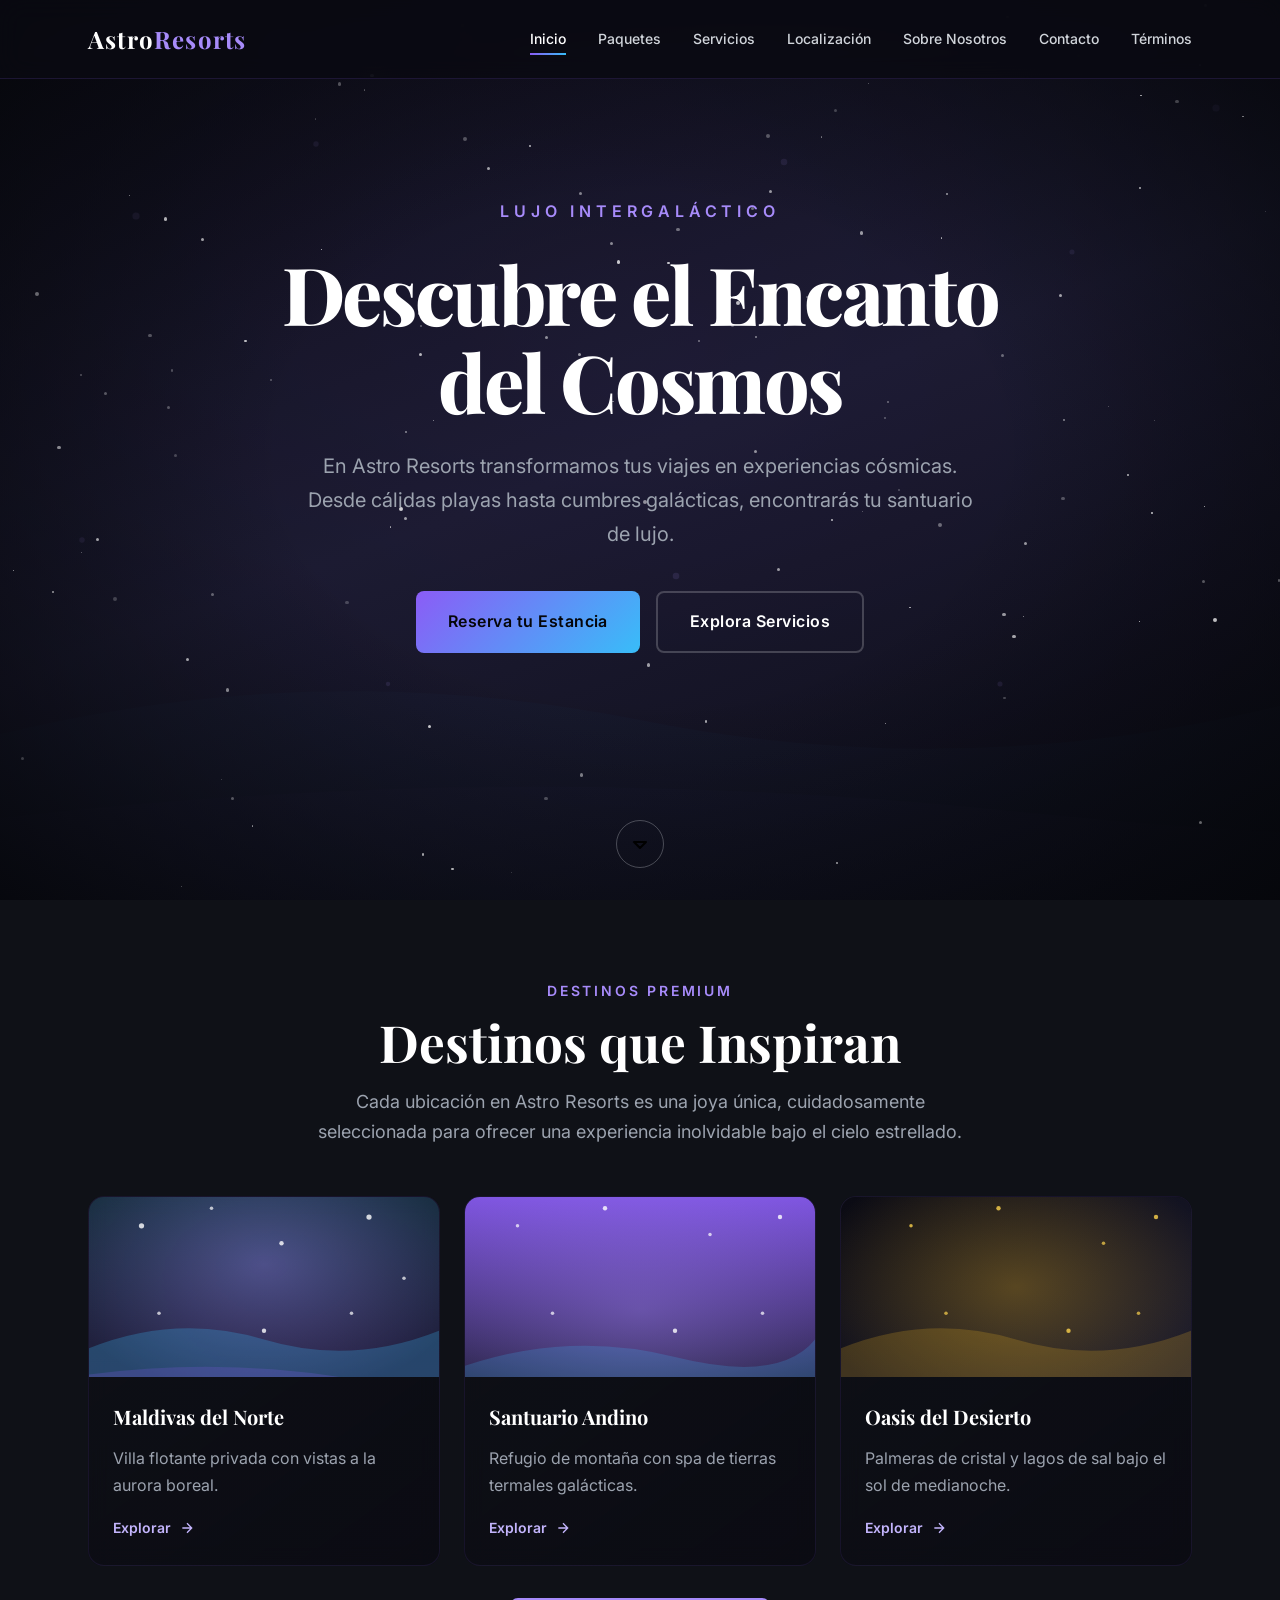
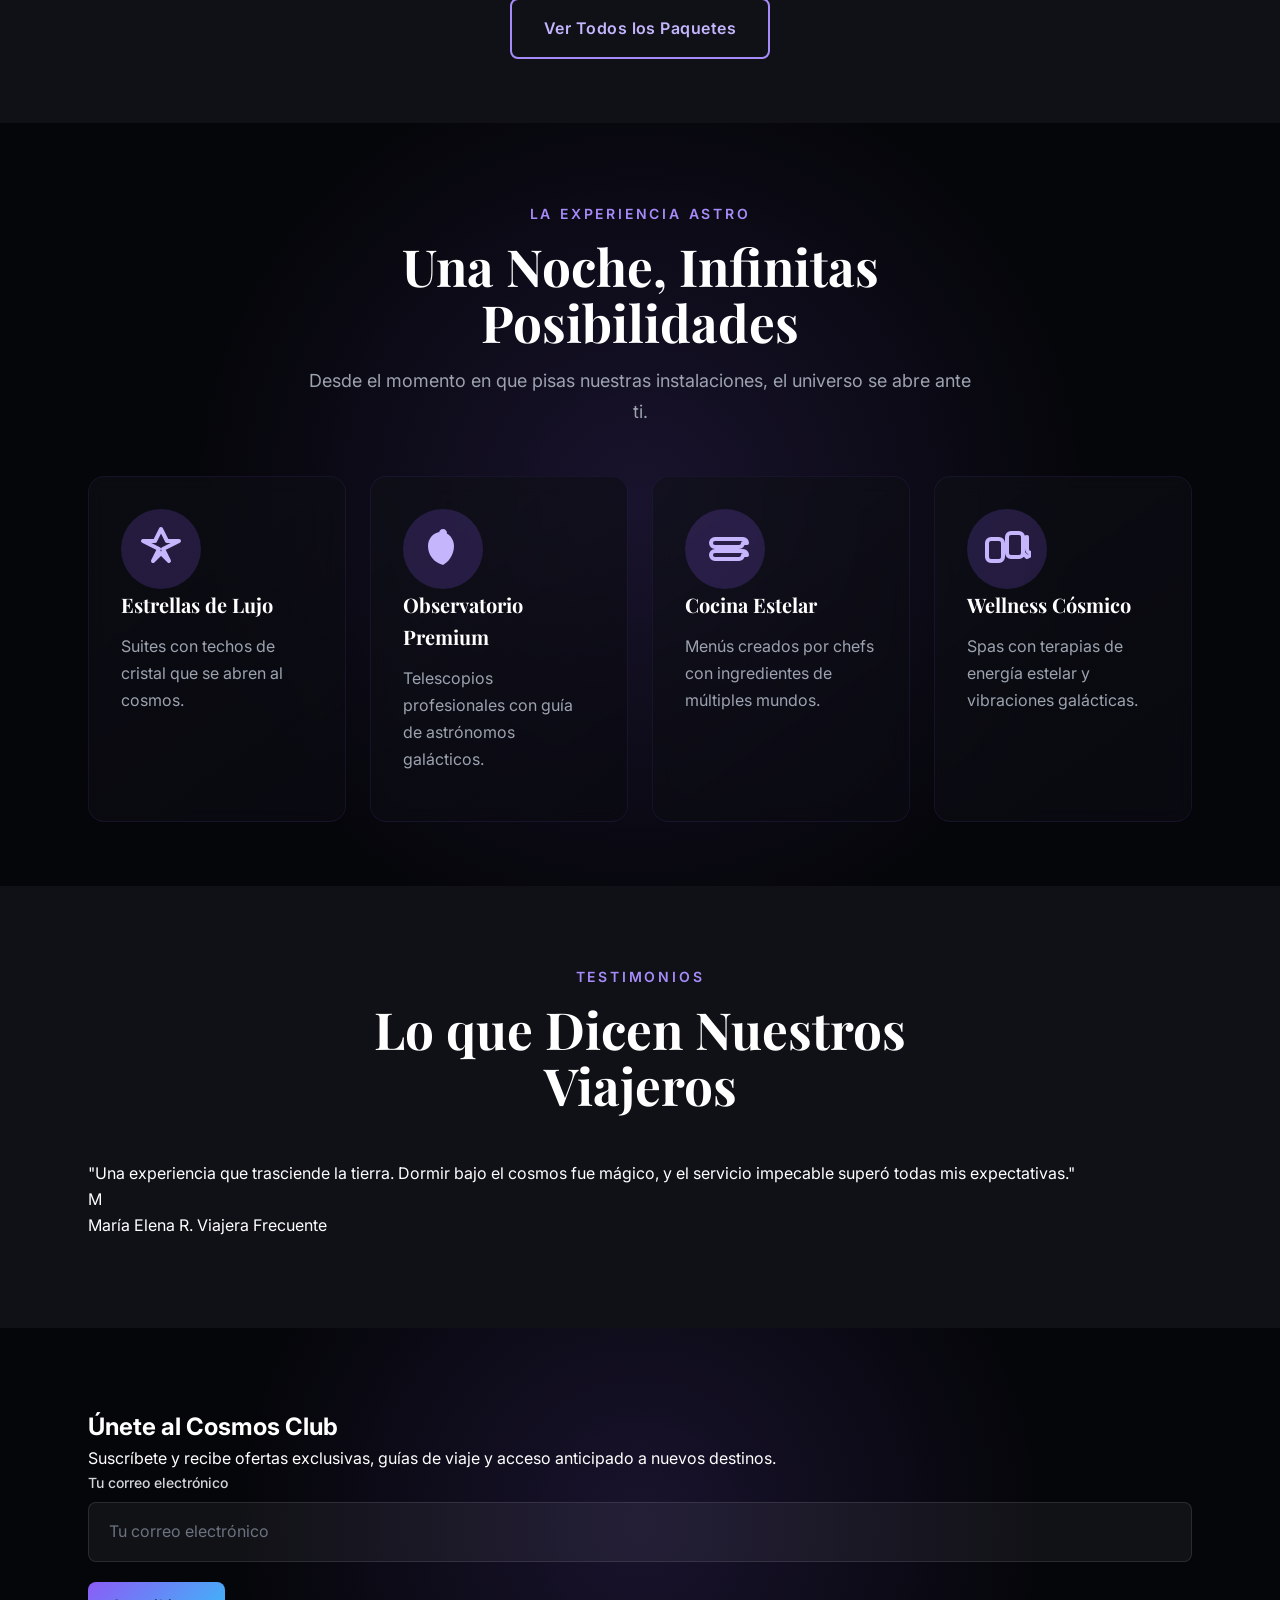
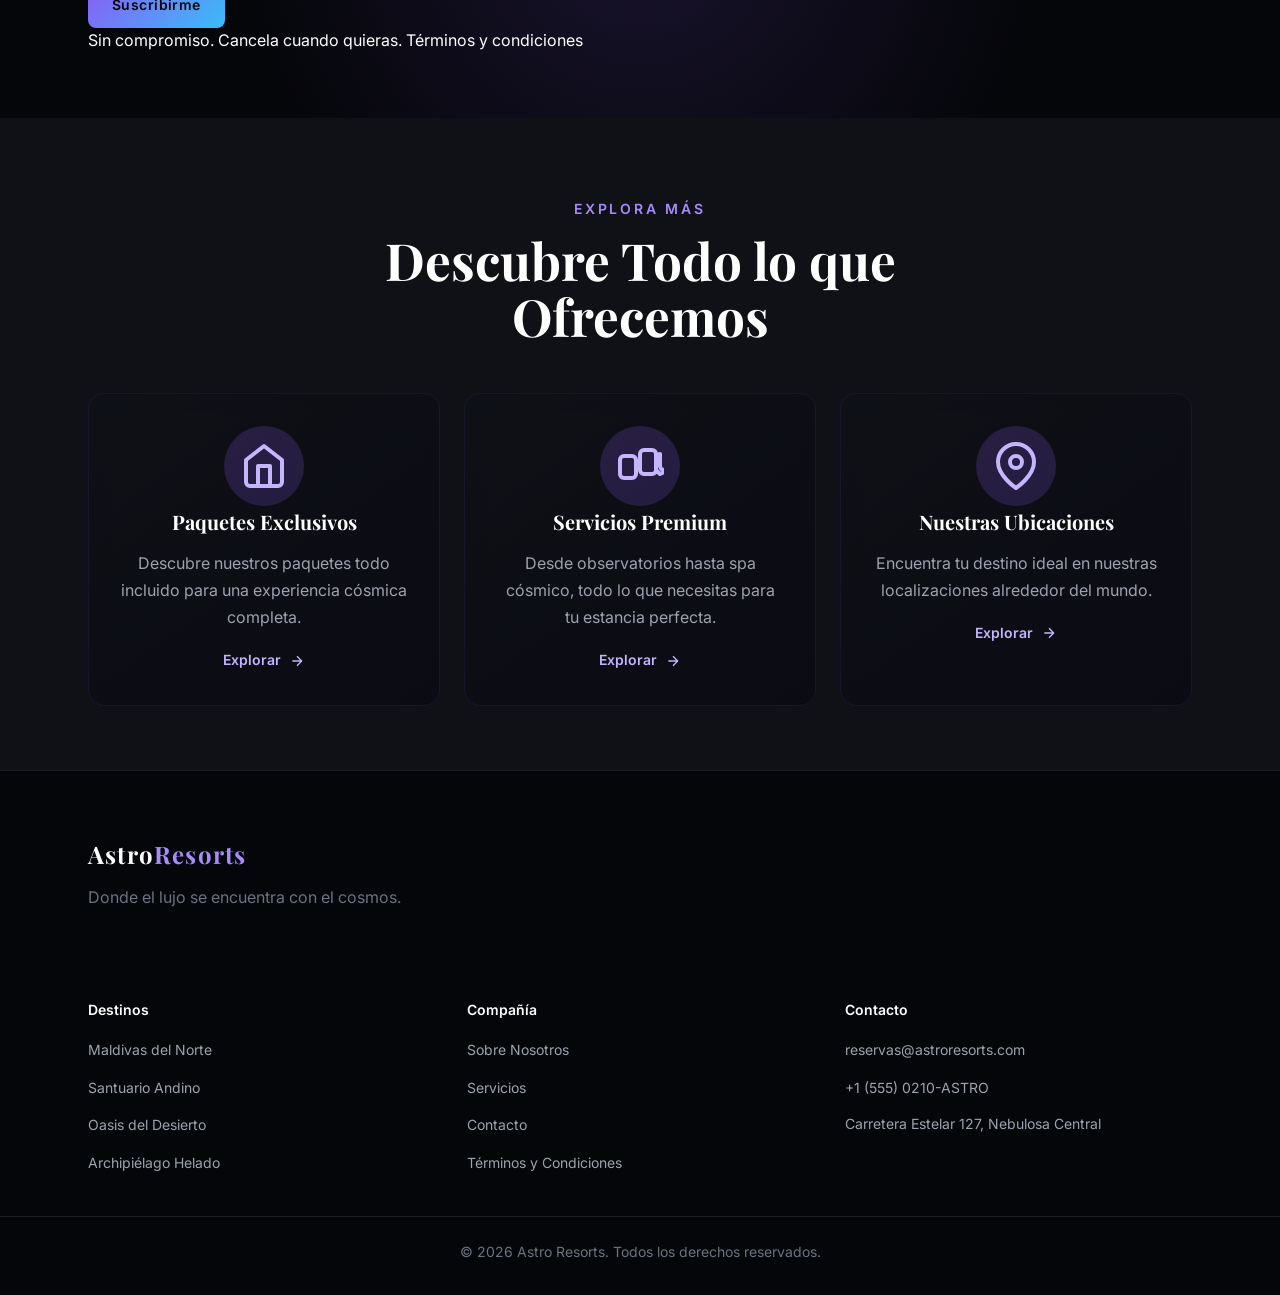
==== views/index.html @ 9ec152f1 "first commit" ====
<!DOCTYPE html>
<html lang="es">
<head>
    <meta charset="UTF-8">
    <meta name="viewport" content="width=device-width, initial-scale=1.0">
    <meta name="description" content="Astro Resorts - Tu refugio de lujo entre las estrellas. Reserva tu experiencia hotelera única en destinos cósmicos.">
    <meta name="theme-color" content="#0a0a12">
    <title>Astro Resorts — Lujo Intergaláctico</title>
    <link rel="preconnect" href="https://fonts.googleapis.com">
    <link rel="preconnect" href="https://fonts.gstatic.com" crossorigin>
    <link href="https://fonts.googleapis.com/css2?family=Playfair+Display:wght@400;700;900&family=Inter:wght@300;400;500;600&display=swap" rel="stylesheet">
    <link rel="stylesheet" href="../css/index.css">
</head>
<body>
    <header class="header" role="banner">
        <div class="container header__container">
            <a href="index.html" class="logo" aria-label="Astro Resorts - Inicio">
                Astro<span>Resorts</span>
            </a>
            <nav class="nav" role="navigation" aria-label="Navegación principal">
                <ul class="nav__list" id="navList">
                    <li><a href="index.html" class="nav__link active" aria-current="page">Inicio</a></li>
                    <li><a href="paquetes.html" class="nav__link">Paquetes</a></li>
                    <li><a href="servicios.html" class="nav__link">Servicios</a></li>
                    <li><a href="localizacion.html" class="nav__link">Localización</a></li>
                    <li><a href="sobre-nosotros.html" class="nav__link">Sobre Nosotros</a></li>
                    <li><a href="contacto.html" class="nav__link">Contacto</a></li>
                    <li><a href="terminos-y-condiciones.html" class="nav__link">Términos</a></li>
                </ul>
            </nav>
            <button class="nav__toggle" id="navToggle" aria-label="Abrir menú de navegación" aria-expanded="false" aria-controls="navList">
                <span class="nav__toggle-bar" aria-hidden="true"></span>
                <span class="nav__toggle-bar" aria-hidden="true"></span>
                <span class="nav__toggle-bar" aria-hidden="true"></span>
            </button>
        </div>
    </header>

    <main role="main">
        <!-- Hero Section -->
        <section class="hero" aria-labelledby="hero-title">
            <div class="hero__overlay" aria-hidden="true"></div>
            <div class="container hero__container">
                <div class="hero__content reveal">
                    <span class="hero__subtitle">Lujo Intergaláctico</span>
                    <h1 id="hero-title" class="hero__title">Descubre el Encanto del Cosmos</h1>
                    <p class="hero__description">
                        En Astro Resorts transformamos tus viajes en experiencias cósmicas. 
                        Desde cálidas playas hasta cumbres galácticas, encontrarás tu santuario de lujo.
                    </p>
                    <div class="hero__cta">
                        <a href="paquetes.html" class="btn btn--primary">Reserva tu Estancia</a>
                        <a href="servicios.html" class="btn btn--secondary">Explora Servicios</a>
                    </div>
                </div>
            </div>
            <button class="hero__scroll-down" aria-label="Desplazarse hacia abajo para explorar">
                <svg width="24" height="24" viewBox="0 0 24 24" fill="none" xmlns="http://www.w3.org/2000/svg" aria-hidden="true">
                    <path d="M12 16L6 10H18L12 16Z" stroke="currentColor" stroke-width="2" stroke-linecap="round" stroke-linejoin="round"/>
                </svg>
            </button>
        </section>

        <!-- Destinos Destacados -->
        <section class="section section--light" aria-labelledby="destinos-title">
            <div class="container">
                <div class="section__header reveal">
                    <span class="section__eyebrow">Destinos Premium</span>
                    <h2 id="destinos-title" class="section__title">Destinos que Inspiran</h2>
                    <p class="section__subtitle">
                        Cada ubicación en Astro Resorts es una joya única, cuidadosamente seleccionada para ofrecer 
                        una experiencia inolvidable bajo el cielo estrellado.
                    </p>
                </div>
                <div class="grid grid--3" id="destinosGrid">
                    <!-- Destinos will be rendered by JS -->
                </div>
                <div class="section__cta reveal" style="text-align: center; margin-top: var(--space-8);">
                    <a href="paquetes.html" class="btn btn--outline">Ver Todos los Paquetes</a>
                </div>
            </div>
        </section>

        <!-- Experiencia Astro -->
        <section class="section section--dark" aria-labelledby="experiencia-title">
            <div class="container">
                <div class="section__header section__header--center reveal">
                    <span class="section__eyebrow">La Experiencia Astro</span>
                    <h2 id="experiencia-title" class="section__title">Una Noche, Infinitas Posibilidades</h2>
                    <p class="section__subtitle">
                        Desde el momento en que pisas nuestras instalaciones, el universo se abre ante ti.
                    </p>
                </div>
                <div class="grid grid--4" id="experienciaGrid">
                    <!-- Experiencias will be rendered by JS -->
                </div>
            </div>
        </section>

        <!-- Testimonios -->
        <section class="section section--light" aria-labelledby="testimonios-title">
            <div class="container">
                <div class="section__header section__header--center reveal">
                    <span class="section__eyebrow">Testimonios</span>
                    <h2 id="testimonios-title" class="section__title">Lo que Dicen Nuestros Viajeros</h2>
                </div>
                <div class="testimonios-slider reveal" id="testimoniosSlider" role="region" aria-label="Testimonios de clientes" aria-live="polite">
                    <!-- Testimonios will be rendered by JS -->
                </div>
                <div class="testimonios-dots" id="testimoniosDots" aria-label="Navegación de testimonios">
                    <!-- Dots will be rendered by JS -->
                </div>
            </div>
        </section>

        <!-- Newsletter / CTA -->
        <section class="section section--dark section--newsletter" aria-labelledby="newsletter-title">
            <div class="container">
                <div class="newsletter__content reveal">
                    <h2 id="newsletter-title" class="newsletter__title">Únete al Cosmos Club</h2>
                    <p class="newsletter__text">
                        Suscríbete y recibe ofertas exclusivas, guías de viaje y acceso anticipado a nuevos destinos.
                    </p>
                    <form class="newsletter__form" id="newsletterForm" novalidate>
                        <div class="form-group">
                            <label for="newsletterEmail" class="form-label visually-hidden">Tu correo electrónico</label>
                            <input type="email" id="newsletterEmail" placeholder="Tu correo electrónico" class="form-input" required autocomplete="email">
                            <span class="form-error">Por favor ingresa un correo válido</span>
                        </div>
                        <button type="submit" class="btn btn--primary btn--sm">Suscribirme</button>
                    </form>
                    <p class="newsletter__legal">Sin compromiso. Cancela cuando quieras. <a href="terminos-y-condiciones.html">Términos y condiciones</a></p>
                </div>
            </div>
        </section>

        <!-- Quick Links to Other Views -->
        <section class="section section--light" aria-labelledby="explore-title">
            <div class="container">
                <div class="section__header section__header--center reveal">
                    <span class="section__eyebrow">Explora Más</span>
                    <h2 id="explore-title" class="section__title">Descubre Todo lo que Ofrecemos</h2>
                </div>
                <div class="grid grid--3" id="quickLinksGrid">
                    <!-- Quick links will be rendered by JS -->
                </div>
            </div>
        </section>
    </main>

    <footer class="footer" role="contentinfo">
        <div class="container footer__container">
            <div class="footer__brand reveal">
                <a href="index.html" class="logo">Astro<span>Resorts</span></a>
                <p class="footer__tagline">Donde el lujo se encuentra con el cosmos.</p>
            </div>
            <div class="footer__links">
                <div class="footer__col reveal">
                    <h4 class="footer__title">Destinos</h4>
                    <ul class="footer__list">
                        <li><a href="paquetes.html#maldivas">Maldivas del Norte</a></li>
                        <li><a href="paquetes.html#andino">Santuario Andino</a></li>
                        <li><a href="paquetes.html#desierto">Oasis del Desierto</a></li>
                        <li><a href="paquetes.html#helando">Archipiélago Helado</a></li>
                    </ul>
                </div>
                <div class="footer__col reveal">
                    <h4 class="footer__title">Compañía</h4>
                    <ul class="footer__list">
                        <li><a href="sobre-nosotros.html">Sobre Nosotros</a></li>
                        <li><a href="servicios.html">Servicios</a></li>
                        <li><a href="contacto.html">Contacto</a></li>
                        <li><a href="terminos-y-condiciones.html">Términos y Condiciones</a></li>
                    </ul>
                </div>
                <div class="footer__col reveal">
                    <h4 class="footer__title">Contacto</h4>
                    <ul class="footer__list">
                        <li><a href="mailto:reservas@astroresorts.com" class="footer__contact">reservas@astroresorts.com</a></li>
                        <li><a href="tel:+15550210278" class="footer__contact">+1 (555) 0210-ASTRO</a></li>
                        <li><address class="footer__contact">Carretera Estelar 127, Nebulosa Central</address></li>
                    </ul>
                </div>
            </div>
        </div>
        <div class="footer__bottom">
            <div class="container">
                <p class="footer__copyright">
                    &copy; 2026 Astro Resorts. Todos los derechos reservados.
                </p>
            </div>
        </div>
    </footer>

    <script src="../js/index.js"></script>
</body>
</html>
---- css/index.css ----
/* ===== DESIGN SYSTEM - ASTRO RESORTS ===== */
/* CSS Custom Properties (Design Tokens) */
:root {
    /* Colors - Space Theme */
    --color-space-900: #05060a;
    --color-space-800: #0a0a12;
    --color-space-700: #0f1117;
    --color-space-600: #1a1a2e;
    --color-space-500: #2d2d44;
    --color-space-400: #3d3d5c;
    
    --color-purple-600: #8b5cf6;
    --color-purple-500: #a78bfa;
    --color-purple-400: #c4b5fd;
    --color-purple-300: #ddd6fe;
    
    --color-cyan-500: #38bdf8;
    --color-cyan-400: #67e8f9;
    --color-cyan-300: #a5f3fc;
    
    --color-gold-500: #fbbf24;
    --color-gold-400: #fcd34d;
    
    --color-white: #ffffff;
    --color-gray-100: #f3f4f6;
    --color-gray-300: #d1d5db;
    --color-gray-400: #9ca3af;
    --color-gray-500: #6b7280;
    --color-gray-600: #4b5563;
    
    /* Gradients */
    --gradient-primary: linear-gradient(135deg, #8b5cf6, #38bdf8);
    --gradient-hero: linear-gradient(160deg, #0a0a12 0%, #1a1a2e 50%, #0a0a12 100%);
    --gradient-card: linear-gradient(145deg, rgba(15, 17, 23, 0.6), rgba(10, 10, 18, 0.8));
    --gradient-glow: radial-gradient(circle at 50% 50%, rgba(139, 92, 246, 0.15) 0%, transparent 60%);
    --gradient-border: linear-gradient(90deg, #8b5cf6, #38bdf8);
    
    /* Typography */
    --font-heading: 'Playfair Display', serif;
    --font-body: 'Inter', sans-serif;
    
    --fs-xs: 0.75rem;
    --fs-sm: 0.875rem;
    --fs-base: 1rem;
    --fs-lg: 1.125rem;
    --fs-xl: 1.25rem;
    --fs-2xl: 1.5rem;
    --fs-3xl: 2rem;
    --fs-4xl: 2.5rem;
    --fs-5xl: 3.5rem;
    --fs-6xl: 5rem;
    
    --fw-light: 300;
    --fw-normal: 400;
    --fw-medium: 500;
    --fw-semibold: 600;
    --fw-bold: 700;
    --fw-extrabold: 800;
    
    --lh-tight: 1.1;
    --lh-normal: 1.6;
    --lh-relaxed: 1.7;
    
    /* Spacing */
    --space-1: 0.25rem;
    --space-2: 0.5rem;
    --space-3: 0.75rem;
    --space-4: 1rem;
    --space-5: 1.25rem;
    --space-6: 1.5rem;
    --space-8: 2rem;
    --space-10: 2.5rem;
    --space-12: 3rem;
    --space-16: 4rem;
    --space-20: 5rem;
    --space-24: 6rem;
    
    /* Border Radius */
    --radius-sm: 0.375rem;
    --radius-md: 0.5rem;
    --radius-lg: 0.75rem;
    --radius-xl: 1rem;
    --radius-2xl: 1.5rem;
    --radius-full: 9999px;
    
    /* Shadows */
    --shadow-sm: 0 1px 2px rgba(0, 0, 0, 0.3);
    --shadow-md: 0 4px 6px rgba(0, 0, 0, 0.4);
    --shadow-lg: 0 10px 25px rgba(0, 0, 0, 0.5);
    --shadow-xl: 0 20px 40px rgba(0, 0, 0, 0.6);
    --shadow-glow: 0 20px 40px rgba(139, 92, 246, 0.4);
    --shadow-glow-cyan: 0 20px 40px rgba(56, 189, 248, 0.3);
    
    /* Transitions */
    --transition-fast: 150ms ease;
    --transition-normal: 300ms ease;
    --transition-slow: 400ms ease;
    --transition-bounce: 350ms cubic-bezier(0.34, 1.56, 0.64, 1);
    
    /* Z-index */
    --z-dropdown: 50;
    --z-sticky: 60;
    --z-fixed: 80;
    --z-modal: 90;
    --z-popover: 100;
    --z-tooltip: 110;
    
    /* Layout */
    --container-max: 75rem;
    --container-padding: 1.5rem;
    --header-height: 4rem;
}

/* ===== RESET & BASE ===== */
*, *::before, *::after {
    box-sizing: border-box;
    margin: 0;
    padding: 0;
}

html {
    scroll-behavior: smooth;
    scroll-padding-top: var(--header-height);
    font-size: 16px;
}

@media (prefers-reduced-motion: reduce) {
    html { scroll-behavior: auto; }
    *, *::before, *::after {
        animation-duration: 0.01ms !important;
        animation-iteration-count: 1 !important;
        transition-duration: 0.01ms !important;
    }
}

body {
    font-family: var(--font-body);
    font-size: var(--fs-base);
    line-height: var(--lh-normal);
    color: var(--color-white);
    background-color: var(--color-space-900);
    -webkit-font-smoothing: antialiased;
    -moz-osx-font-smoothing: grayscale;
}

img, svg, video, canvas {
    max-width: 100%;
    height: auto;
    display: block;
}

a {
    text-decoration: none;
    color: inherit;
}

button {
    cursor: pointer;
    border: none;
    background: none;
    font: inherit;
}

input, textarea, select {
    font: inherit;
    color: inherit;
}

ul, ol {
    list-style: none;
}

address {
    font-style: normal;
}

/* Focus Styles */
:focus-visible {
    outline: 2px solid var(--color-purple-500);
    outline-offset: 2px;
}

/* Selection */
::selection {
    background: rgba(139, 92, 246, 0.3);
    color: var(--color-white);
}

/* ===== LAYOUT UTILITIES ===== */
.container {
    width: min(90%, var(--container-max));
    margin-inline: auto;
    padding-inline: var(--container-padding);
}

.section {
    padding-block: var(--space-20) var(--space-16);
}

.section--light {
    background-color: var(--color-space-700);
}

.section--dark {
    background-color: var(--color-space-900);
    position: relative;
    overflow: hidden;
}

.section--dark::before {
    content: "";
    position: absolute;
    inset: 0;
    background: var(--gradient-glow);
    z-index: 0;
}

.section--dark > .container {
    position: relative;
    z-index: 1;
}

.section__header {
    text-align: center;
    max-width: 42rem;
    margin-inline: auto;
    margin-bottom: var(--space-12);
}

.section__eyebrow {
    font-size: var(--fs-sm);
    font-weight: var(--fw-semibold);
    letter-spacing: 0.2em;
    text-transform: uppercase;
    color: var(--color-purple-500);
    margin-bottom: var(--space-3);
    display: block;
}

.section__title {
    font-family: var(--font-heading);
    font-size: clamp(var(--fs-3xl), 4vw, var(--fs-5xl));
    font-weight: var(--fw-bold);
    margin-bottom: var(--space-4);
    line-height: var(--lh-tight);
}

.section__subtitle {
    font-size: var(--fs-lg);
    color: var(--color-gray-400);
    line-height: var(--lh-relaxed);
}

.section__header--center {
    text-align: center;
}

/* ===== HEADER / NAVIGATION ===== */
.header {
    position: fixed;
    top: 0;
    left: 0;
    right: 0;
    padding: var(--space-5) 0;
    background: rgba(10, 10, 18, 0.85);
    backdrop-filter: blur(12px);
    border-bottom: 1px solid rgba(139, 92, 246, 0.15);
    z-index: var(--z-fixed);
    transition: background var(--transition-normal), border-color var(--transition-normal);
}

.header__container {
    display: flex;
    align-items: center;
    justify-content: space-between;
    gap: var(--space-6);
}

.logo {
    font-family: var(--font-heading);
    font-size: var(--fs-2xl);
    font-weight: var(--fw-bold);
    color: var(--color-white);
    letter-spacing: 0.05em;
    transition: color var(--transition-normal);
}

.logo:hover {
    color: var(--color-purple-400);
}

.logo span {
    color: var(--color-purple-500);
}

.nav {
    flex: 1;
    display: flex;
    justify-content: flex-end;
}

.nav__list {
    display: flex;
    align-items: center;
    gap: var(--space-8);
}

.nav__link {
    font-size: var(--fs-sm);
    font-weight: var(--fw-medium);
    color: var(--color-gray-300);
    padding: var(--space-2) 0;
    position: relative;
    transition: color var(--transition-normal);
}

.nav__link:hover,
.nav__link.active {
    color: var(--color-white);
}

.nav__link::after {
    content: "";
    position: absolute;
    bottom: 0;
    left: 0;
    width: 0;
    height: 2px;
    background: var(--gradient-border);
    transition: width var(--transition-normal);
}

.nav__link:hover::after,
.nav__link.active::after {
    width: 100%;
}

.nav__toggle {
    display: none;
    flex-direction: column;
    gap: 4px;
    padding: var(--space-2);
}

.nav__toggle-bar {
    width: 24px;
    height: 2px;
    background: var(--color-gray-300);
    border-radius: 2px;
    transition: all var(--transition-normal);
}

.nav__toggle[aria-expanded="true"] .nav__toggle-bar:nth-child(1) {
    transform: translateY(6px) rotate(45deg);
}

.nav__toggle[aria-expanded="true"] .nav__toggle-bar:nth-child(2) {
    opacity: 0;
}

.nav__toggle[aria-expanded="true"] .nav__toggle-bar:nth-child(3) {
    transform: translateY(-6px) rotate(-45deg);
}

/* ===== BUTTONS ===== */
.btn {
    display: inline-flex;
    align-items: center;
    justify-content: center;
    gap: var(--space-2);
    padding: var(--space-4) var(--space-8);
    border-radius: var(--radius-md);
    font-size: var(--fs-base);
    font-weight: var(--fw-semibold);
    letter-spacing: 0.03em;
    transition: all var(--transition-normal);
    position: relative;
    overflow: hidden;
    white-space: nowrap;
}

.btn::before {
    content: "";
    position: absolute;
    inset: 0;
    background: var(--gradient-primary);
    opacity: 0;
    transition: opacity var(--transition-normal);
    z-index: -1;
}

.btn--primary {
    background: var(--gradient-primary);
    color: var(--color-space-900);
}

.btn--primary:hover {
    transform: translateY(-2px);
    box-shadow: var(--shadow-glow);
}

.btn--primary:active {
    transform: translateY(0);
}

.btn--secondary {
    background: transparent;
    color: var(--color-white);
    border: 2px solid rgba(255, 255, 255, 0.2);
}

.btn--secondary:hover {
    border-color: rgba(255, 255, 255, 0.5);
    transform: translateY(-2px);
    background: rgba(255, 255, 255, 0.05);
}

.btn--outline {
    background: transparent;
    color: var(--color-purple-400);
    border: 2px solid var(--color-purple-500);
}

.btn--outline:hover {
    background: var(--color-purple-500);
    color: var(--color-space-900);
}

.btn--sm {
    padding: var(--space-3) var(--space-6);
    font-size: var(--fs-sm);
}

.btn--lg {
    padding: var(--space-5) var(--space-10);
    font-size: var(--fs-lg);
}

.btn:disabled {
    opacity: 0.5;
    cursor: not-allowed;
    transform: none !important;
}

/* ===== CARDS ===== */
.card {
    background: var(--gradient-card);
    border-radius: var(--radius-xl);
    overflow: hidden;
    border: 1px solid rgba(139, 92, 246, 0.1);
    transition: transform var(--transition-slow), box-shadow var(--transition-slow), border-color var(--transition-normal);
    backdrop-filter: blur(10px);
}

.card:hover {
    transform: translateY(-8px);
    box-shadow: var(--shadow-xl);
    border-color: rgba(139, 92, 246, 0.3);
}

.card__image {
    height: 180px;
    background-size: cover;
    background-position: center;
    transition: transform var(--transition-slow);
}

.card:hover .card__image {
    transform: scale(1.05);
}

.card__content {
    padding: var(--space-6);
}

.card__title {
    font-family: var(--font-heading);
    font-size: var(--fs-xl);
    font-weight: var(--fw-bold);
    margin-bottom: var(--space-3);
}

.card__text {
    color: var(--color-gray-400);
    margin-bottom: var(--space-4);
    line-height: var(--lh-relaxed);
}

.card__link {
    color: var(--color-purple-400);
    font-weight: var(--fw-semibold);
    font-size: var(--fs-sm);
    display: inline-flex;
    align-items: center;
    gap: var(--space-2);
    transition: color var(--transition-normal), gap var(--transition-normal);
}

.card__link:hover {
    color: var(--color-cyan-400);
    gap: var(--space-3);
}

/* ===== GRIDS ===== */
.grid {
    display: grid;
    gap: var(--space-6);
}

.grid--2 { grid-template-columns: repeat(auto-fit, minmax(280px, 1fr)); }
.grid--3 { grid-template-columns: repeat(auto-fit, minmax(260px, 1fr)); }
.grid--4 { grid-template-columns: repeat(auto-fit, minmax(220px, 1fr)); }

/* ===== ICONS ===== */
.icon {
    display: inline-flex;
    align-items: center;
    justify-content: center;
    flex-shrink: 0;
}

.icon--lg {
    width: 80px;
    height: 80px;
    border-radius: var(--radius-full);
    background: rgba(139, 92, 246, 0.2);
    color: var(--color-purple-400);
}

.icon--md {
    width: 56px;
    height: 56px;
    border-radius: var(--radius-lg);
    background: rgba(139, 92, 246, 0.15);
    color: var(--color-purple-400);
}

.icon--sm {
    width: 40px;
    height: 40px;
    border-radius: var(--radius-md);
    background: rgba(139, 92, 246, 0.1);
    color: var(--color-purple-400);
}

/* ===== FORMS ===== */
.form-group {
    margin-bottom: var(--space-5);
}

.form-label {
    display: block;
    font-size: var(--fs-sm);
    font-weight: var(--fw-medium);
    color: var(--color-gray-300);
    margin-bottom: var(--space-2);
}

.form-input,
.form-textarea,
.form-select {
    width: 100%;
    padding: var(--space-4) var(--space-5);
    border-radius: var(--radius-md);
    border: 1px solid rgba(255, 255, 255, 0.1);
    background: rgba(255, 255, 255, 0.05);
    color: var(--color-white);
    font-size: var(--fs-base);
    transition: border-color var(--transition-normal), box-shadow var(--transition-normal), background var(--transition-normal);
}

.form-input::placeholder,
.form-textarea::placeholder {
    color: var(--color-gray-500);
}

.form-input:focus,
.form-textarea:focus,
.form-select:focus {
    outline: none;
    border-color: var(--color-purple-500);
    box-shadow: 0 0 0 3px rgba(139, 92, 246, 0.2);
    background: rgba(255, 255, 255, 0.08);
}

.form-textarea {
    min-height: 120px;
    resize: vertical;
}

.form-error {
    color: #ef4444;
    font-size: var(--fs-sm);
    margin-top: var(--space-1);
    display: none;
}

.form-group.has-error .form-error {
    display: block;
}

.form-group.has-error .form-input,
.form-group.has-error .form-textarea,
.form-group.has-error .form-select {
    border-color: #ef4444;
}

.form-success {
    color: #22c55e;
    font-size: var(--fs-sm);
    margin-top: var(--space-3);
    display: none;
}

.form-group.has-success .form-success {
    display: block;
}

/* ===== FOOTER ===== */
.footer {
    background: var(--color-space-900);
    border-top: 1px solid rgba(209, 213, 219, 0.1);
    padding-block: var(--space-16) var(--space-8);
}

.footer__container {
    display: grid;
    grid-template-columns: 1fr;
    gap: var(--space-10);
}

.footer__brand {
    margin-bottom: var(--space-4);
}

.footer__tagline {
    color: var(--color-gray-500);
    margin-top: var(--space-3);
    font-size: var(--fs-base);
}

.footer__links {
    display: grid;
    grid-template-columns: repeat(auto-fit, minmax(180px, 1fr));
    gap: var(--space-8);
    margin-top: var(--space-8);
}

.footer__title {
    font-size: var(--fs-sm);
    font-weight: var(--fw-semibold);
    margin-bottom: var(--space-4);
    color: var(--color-white);
}

.footer__list {
    display: flex;
    flex-direction: column;
    gap: var(--space-3);
}

.footer__list a {
    color: var(--color-gray-400);
    font-size: var(--fs-sm);
    transition: color var(--transition-normal);
}

.footer__list a:hover {
    color: var(--color-purple-400);
}

.footer__contact {
    color: var(--color-gray-400);
    font-size: var(--fs-sm);
    line-height: var(--lh-relaxed);
}

.footer__bottom {
    margin-top: var(--space-10);
    padding-top: var(--space-6);
    border-top: 1px solid rgba(209, 213, 219, 0.1);
    text-align: center;
}

.footer__copyright {
    font-size: var(--fs-sm);
    color: var(--color-gray-500);
}

/* ===== ANIMATIONS ===== */
@keyframes fadeIn {
    from { opacity: 0; transform: translateY(20px); }
    to { opacity: 1; transform: translateY(0); }
}

@keyframes fadeInUp {
    from { opacity: 0; transform: translateY(30px); }
    to { opacity: 1; transform: translateY(0); }
}

@keyframes slideInRight {
    from { opacity: 0; transform: translateX(30px); }
    to { opacity: 1; transform: translateX(0); }
}

@keyframes slideInLeft {
    from { opacity: 0; transform: translateX(-30px); }
    to { opacity: 1; transform: translateX(0); }
}

@keyframes scaleIn {
    from { opacity: 0; transform: scale(0.9); }
    to { opacity: 1; transform: scale(1); }
}

@keyframes pulse {
    0%, 100% { opacity: 0.4; transform: scale(1); }
    50% { opacity: 0.8; transform: scale(1.3); }
}

@keyframes float {
    0%, 100% { transform: translateY(0); }
    50% { transform: translateY(-10px); }
}

@keyframes shimmer {
    0% { background-position: -200% 0; }
    100% { background-position: 200% 0; }
}

@keyframes spin {
    from { transform: rotate(0deg); }
    to { transform: rotate(360deg); }
}

.animate-fade-in { animation: fadeInUp 0.8s ease forwards; }
.animate-slide-right { animation: slideInRight 0.8s ease forwards; }
.animate-slide-left { animation: slideInLeft 0.8s ease forwards; }
.animate-scale-in { animation: scaleIn 0.6s var(--transition-bounce) forwards; }
.animate-float { animation: float 3s ease-in-out infinite; }

/* Stagger delays */
.delay-1 { animation-delay: 100ms; }
.delay-2 { animation-delay: 200ms; }
.delay-3 { animation-delay: 300ms; }
.delay-4 { animation-delay: 400ms; }
.delay-5 { animation-delay: 500ms; }
.delay-6 { animation-delay: 600ms; }

/* Intersection Observer animations */
.reveal {
    opacity: 0;
    transform: translateY(30px);
    transition: opacity 0.8s ease, transform 0.8s ease;
}

.reveal--visible {
    opacity: 1;
    transform: translateY(0);
}

.reveal--left { transform: translateX(-30px); }
.reveal--right { transform: translateX(30px); }
.reveal--scale { transform: scale(0.9); }

.reveal--visible.reveal--left,
.reveal--visible.reveal--right,
.reveal--visible.reveal--scale {
    transform: translateX(0) scale(1);
}

/* ===== HERO SPECIFIC ===== */
.hero {
    position: relative;
    min-height: 100vh;
    display: flex;
    align-items: center;
    justify-content: center;
    text-align: center;
    color: var(--color-white);
    background: var(--gradient-hero);
    overflow: hidden;
}

.hero::before {
    content: "";
    position: absolute;
    inset: 0;
    background: url('../img/hero-bg.svg') center/cover no-repeat;
    opacity: 0.15;
    z-index: 1;
}

.hero__star {
    position: absolute;
    background: var(--color-white);
    border-radius: var(--radius-full);
    animation: pulse 4s infinite ease-in-out;
    z-index: 1;
}

.hero__overlay {
    position: absolute;
    inset: 0;
    background: radial-gradient(ellipse at center, transparent 40%, rgba(5, 6, 10, 0.9) 100%);
    z-index: 1;
}

.hero__container {
    position: relative;
    z-index: 2;
    max-width: 50rem;
    margin-inline: auto;
    padding: var(--space-8) var(--space-4);
}

.hero__subtitle {
    font-size: var(--fs-base);
    font-weight: var(--fw-semibold);
    letter-spacing: 0.3em;
    text-transform: uppercase;
    color: var(--color-purple-500);
    margin-bottom: var(--space-6);
    display: block;
}

.hero__title {
    font-family: var(--font-heading);
    font-size: clamp(var(--fs-4xl), 7vw, var(--fs-6xl));
    font-weight: var(--fw-extrabold);
    letter-spacing: -0.03em;
    margin-bottom: var(--space-6);
    line-height: var(--lh-tight);
}

.hero__description {
    font-size: var(--fs-xl);
    color: var(--color-gray-400);
    margin-bottom: var(--space-10);
    line-height: var(--lh-relaxed);
    max-width: 42rem;
    margin-inline: auto;
}

.hero__cta {
    display: flex;
    flex-wrap: wrap;
    gap: var(--space-4);
    justify-content: center;
    margin-bottom: var(--space-12);
}

.hero__scroll-down {
    position: absolute;
    bottom: var(--space-8);
    left: 50%;
    transform: translateX(-50%);
    width: 48px;
    height: 48px;
    border: 1px solid rgba(209, 213, 219, 0.3);
    border-radius: var(--radius-full);
    display: flex;
    align-items: center;
    justify-content: center;
    z-index: 2;
    transition: all var(--transition-normal);
    animation: float 2s ease-in-out infinite;
}

.hero__scroll-down:hover {
    border-color: var(--color-purple-500);
    transform: translateX(-50%) scale(1.1);
}

.hero__scroll-down svg {
    width: 24px;
    height: 24px;
    stroke: var(--color-gray-300);
    transition: stroke var(--transition-normal);
}

.hero__scroll-down:hover svg {
    stroke: var(--color-purple-400);
}

/* ===== RESPONSIVE ===== */
@media (max-width: 1024px) {
    .hero__title { font-size: clamp(var(--fs-3xl), 6vw, var(--fs-5xl)); }
    .hero__description { font-size: var(--fs-lg); }
}

@media (max-width: 768px) {
    :root {
        --header-height: 3.5rem;
    }
    
    .nav__list {
        position: fixed;
        top: 0;
        right: 0;
        height: 100vh;
        width: 300px;
        max-width: 80vw;
        background: rgba(10, 10, 18, 0.98);
        backdrop-filter: blur(20px);
        flex-direction: column;
        gap: 0;
        padding: calc(var(--header-height) + var(--space-6)) var(--space-8) var(--space-8);
        transform: translateX(100%);
        transition: transform var(--transition-slow);
        border-left: 1px solid rgba(139, 92, 246, 0.15);
    }
    
    .nav__list--open {
        transform: translateX(0);
    }
    
    .nav__list li {
        width: 100%;
        border-bottom: 1px solid rgba(209, 213, 219, 0.05);
    }
    
    .nav__link {
        display: block;
        padding: var(--space-4) 0;
        font-size: var(--fs-lg);
    }
    
    .nav__toggle {
        display: flex;
        z-index: calc(var(--z-fixed) + 1);
    }
    
    .hero__cta {
        flex-direction: column;
        align-items: center;
    }
    
    .hero__cta .btn {
        width: 100%;
        max-width: 280px;
    }
    
    .hero__scroll-down {
        display: none;
    }
    
    .section {
        padding-block: var(--space-16) var(--space-12);
    }
    
    .grid--2,
    .grid--3,
    .grid--4 {
        grid-template-columns: 1fr;
    }
    
    .footer__container {
        text-align: center;
    }
    
    .footer__links {
        justify-content: center;
        text-align: center;
    }
    
    .footer__list {
        align-items: center;
    }
}

@media (max-width: 480px) {
    :root {
        --container-padding: 1rem;
    }
    
    .hero__title { font-size: var(--fs-3xl); }
    .hero__description { font-size: var(--fs-base); }
    
    .btn { padding: var(--space-3) var(--space-6); }
    .btn--lg { padding: var(--space-4) var(--space-8); }
    
    .card__content { padding: var(--space-4); }
}
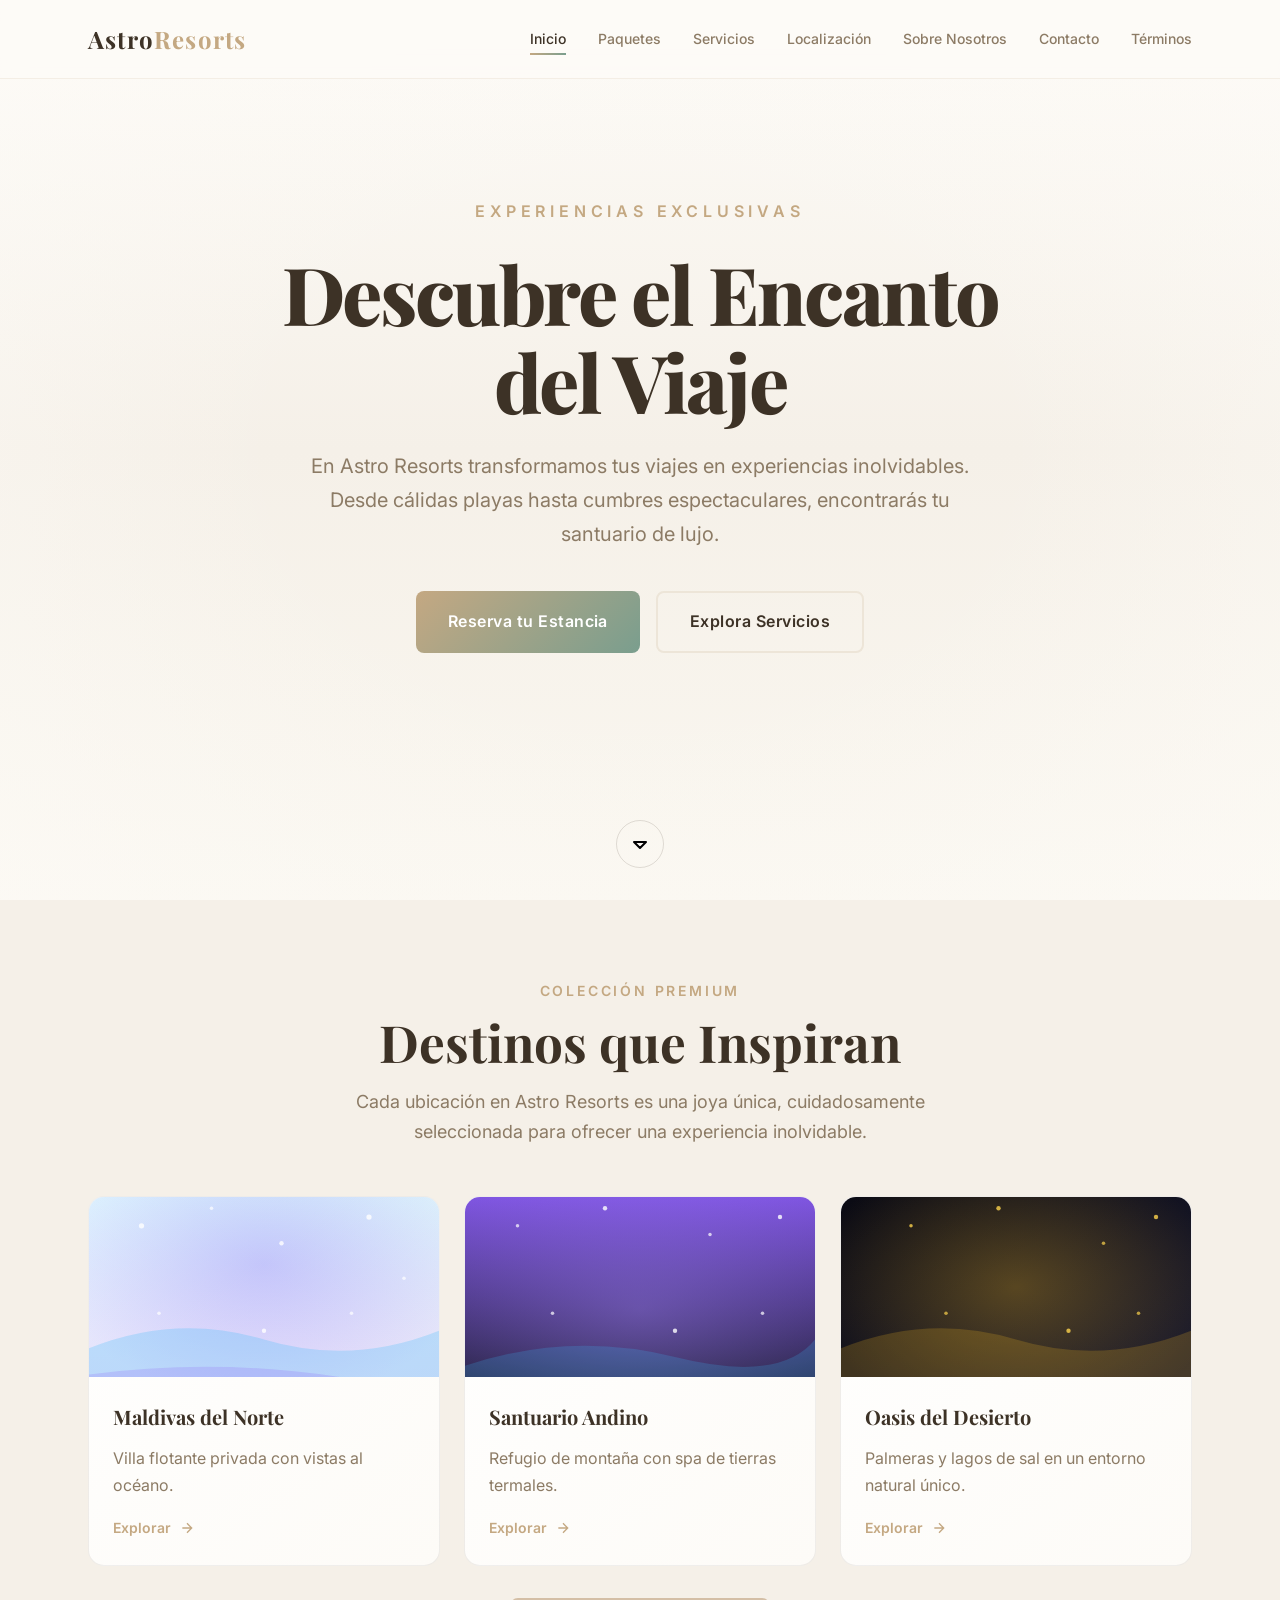
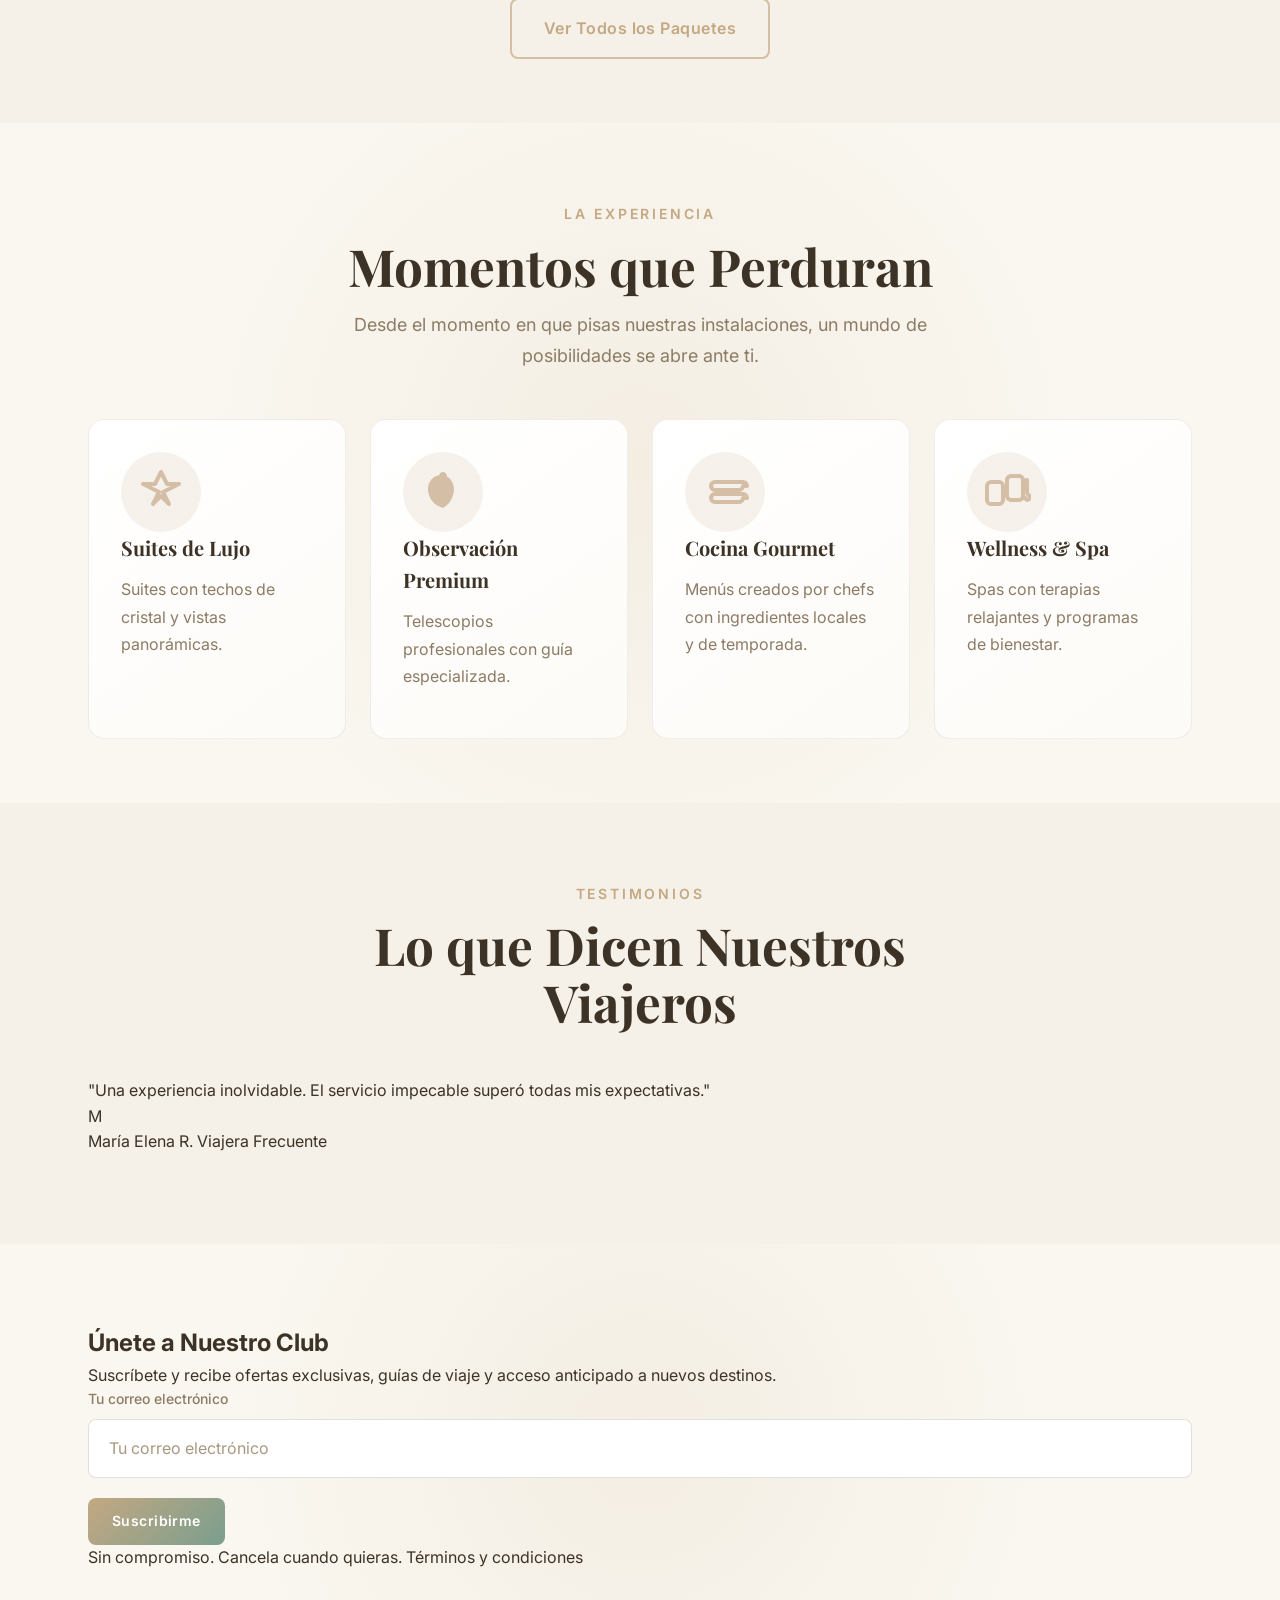
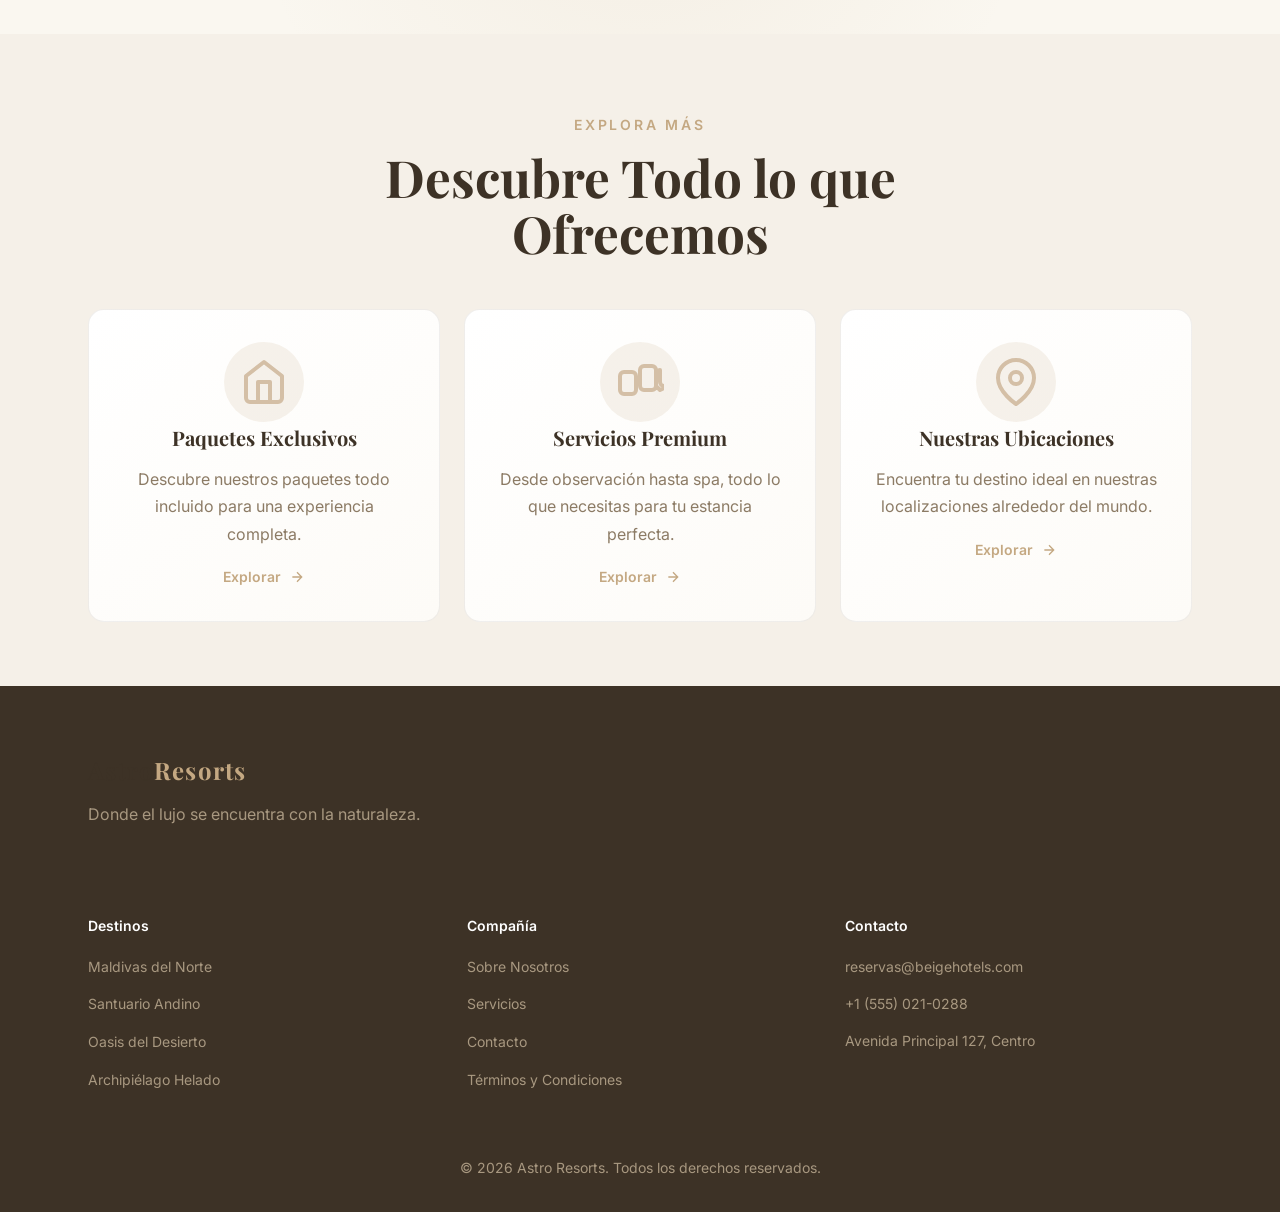
==== commit 5eed6388: "first commit" ====
--- a/views/index.html
+++ b/views/index.html
@@ -3,9 +3,9 @@
 <head>
     <meta charset="UTF-8">
     <meta name="viewport" content="width=device-width, initial-scale=1.0">
-    <meta name="description" content="Astro Resorts - Tu refugio de lujo entre las estrellas. Reserva tu experiencia hotelera única en destinos cósmicos.">
-    <meta name="theme-color" content="#0a0a12">
-    <title>Astro Resorts — Lujo Intergaláctico</title>
+    <meta name="description" content="Astro Resorts - Tu refugio de lujo en destinos exclusivos. Reserva tu experiencia hotelera única.">
+    <meta name="theme-color" content="#f5f0e8">
+    <title>Astro Resorts — Experiencias Exclusivas</title>
     <link rel="preconnect" href="https://fonts.googleapis.com">
     <link rel="preconnect" href="https://fonts.gstatic.com" crossorigin>
     <link href="https://fonts.googleapis.com/css2?family=Playfair+Display:wght@400;700;900&family=Inter:wght@300;400;500;600&display=swap" rel="stylesheet">
@@ -42,11 +42,11 @@
             <div class="hero__overlay" aria-hidden="true"></div>
             <div class="container hero__container">
                 <div class="hero__content reveal">
-                    <span class="hero__subtitle">Lujo Intergaláctico</span>
-                    <h1 id="hero-title" class="hero__title">Descubre el Encanto del Cosmos</h1>
+                    <span class="hero__subtitle">Experiencias Exclusivas</span>
+                    <h1 id="hero-title" class="hero__title">Descubre el Encanto del Viaje</h1>
                     <p class="hero__description">
-                        En Astro Resorts transformamos tus viajes en experiencias cósmicas. 
-                        Desde cálidas playas hasta cumbres galácticas, encontrarás tu santuario de lujo.
+                        En Astro Resorts transformamos tus viajes en experiencias inolvidables. 
+                        Desde cálidas playas hasta cumbres espectaculares, encontrarás tu santuario de lujo.
                     </p>
                     <div class="hero__cta">
                         <a href="paquetes.html" class="btn btn--primary">Reserva tu Estancia</a>
@@ -65,11 +65,11 @@
         <section class="section section--light" aria-labelledby="destinos-title">
             <div class="container">
                 <div class="section__header reveal">
-                    <span class="section__eyebrow">Destinos Premium</span>
+                    <span class="section__eyebrow">Colección Premium</span>
                     <h2 id="destinos-title" class="section__title">Destinos que Inspiran</h2>
                     <p class="section__subtitle">
                         Cada ubicación en Astro Resorts es una joya única, cuidadosamente seleccionada para ofrecer 
-                        una experiencia inolvidable bajo el cielo estrellado.
+                        una experiencia inolvidable.
                     </p>
                 </div>
                 <div class="grid grid--3" id="destinosGrid">
@@ -85,10 +85,10 @@
         <section class="section section--dark" aria-labelledby="experiencia-title">
             <div class="container">
                 <div class="section__header section__header--center reveal">
-                    <span class="section__eyebrow">La Experiencia Astro</span>
-                    <h2 id="experiencia-title" class="section__title">Una Noche, Infinitas Posibilidades</h2>
+                    <span class="section__eyebrow">La Experiencia</span>
+                    <h2 id="experiencia-title" class="section__title">Momentos que Perduran</h2>
                     <p class="section__subtitle">
-                        Desde el momento en que pisas nuestras instalaciones, el universo se abre ante ti.
+                        Desde el momento en que pisas nuestras instalaciones, un mundo de posibilidades se abre ante ti.
                     </p>
                 </div>
                 <div class="grid grid--4" id="experienciaGrid">
@@ -117,7 +117,7 @@
         <section class="section section--dark section--newsletter" aria-labelledby="newsletter-title">
             <div class="container">
                 <div class="newsletter__content reveal">
-                    <h2 id="newsletter-title" class="newsletter__title">Únete al Cosmos Club</h2>
+                    <h2 id="newsletter-title" class="newsletter__title">Únete a Nuestro Club</h2>
                     <p class="newsletter__text">
                         Suscríbete y recibe ofertas exclusivas, guías de viaje y acceso anticipado a nuevos destinos.
                     </p>
@@ -152,7 +152,7 @@
         <div class="container footer__container">
             <div class="footer__brand reveal">
                 <a href="index.html" class="logo">Astro<span>Resorts</span></a>
-                <p class="footer__tagline">Donde el lujo se encuentra con el cosmos.</p>
+                <p class="footer__tagline">Donde el lujo se encuentra con la naturaleza.</p>
             </div>
             <div class="footer__links">
                 <div class="footer__col reveal">
@@ -176,9 +176,9 @@
                 <div class="footer__col reveal">
                     <h4 class="footer__title">Contacto</h4>
                     <ul class="footer__list">
-                        <li><a href="mailto:reservas@astroresorts.com" class="footer__contact">reservas@astroresorts.com</a></li>
-                        <li><a href="tel:+15550210278" class="footer__contact">+1 (555) 0210-ASTRO</a></li>
-                        <li><address class="footer__contact">Carretera Estelar 127, Nebulosa Central</address></li>
+                        <li><a href="mailto:reservas@beigehotels.com" class="footer__contact">reservas@beigehotels.com</a></li>
+                        <li><a href="tel:+15550210288" class="footer__contact">+1 (555) 021-0288</a></li>
+                        <li><address class="footer__contact">Avenida Principal 127, Centro</address></li>
                     </ul>
                 </div>
             </div>
--- a/css/index.css
+++ b/css/index.css
@@ -1,44 +1,40 @@
 /* ===== DESIGN SYSTEM - ASTRO RESORTS ===== */
 /* CSS Custom Properties (Design Tokens) */
 :root {
-    /* Colors - Space Theme */
-    --color-space-900: #05060a;
-    --color-space-800: #0a0a12;
-    --color-space-700: #0f1117;
-    --color-space-600: #1a1a2e;
-    --color-space-500: #2d2d44;
-    --color-space-400: #3d3d5c;
-    
-    --color-purple-600: #8b5cf6;
-    --color-purple-500: #a78bfa;
-    --color-purple-400: #c4b5fd;
-    --color-purple-300: #ddd6fe;
-    
-    --color-cyan-500: #38bdf8;
-    --color-cyan-400: #67e8f9;
-    --color-cyan-300: #a5f3fc;
-    
-    --color-gold-500: #fbbf24;
-    --color-gold-400: #fcd34d;
-    
+    /* Colors - Beige Professional Theme */
+    --color-beige-50: #fdfbf7;
+    --color-beige-100: #faf7f0;
+    --color-beige-200: #f5f0e8;
+    --color-beige-300: #ede5d8;
+    --color-beige-400: #ddd0bc;
+    --color-beige-500: #c4b5a0;
+    --color-beige-600: #a89880;
+    --color-beige-700: #8c7b65;
+    --color-beige-800: #6b5e4a;
+    --color-beige-900: #3d3226;
+
+    --color-sage-500: #7a9e8e;
+    --color-sage-400: #8fb3a3;
+    --color-sage-300: #b3ccc2;
+
+    --color-terracotta-500: #c4a882;
+    --color-terracotta-400: #d4bfa6;
+    --color-terracotta-300: #e6d5c3;
+
     --color-white: #ffffff;
-    --color-gray-100: #f3f4f6;
-    --color-gray-300: #d1d5db;
-    --color-gray-400: #9ca3af;
-    --color-gray-500: #6b7280;
-    --color-gray-600: #4b5563;
-    
+    --color-black: #1a1510;
+
     /* Gradients */
-    --gradient-primary: linear-gradient(135deg, #8b5cf6, #38bdf8);
-    --gradient-hero: linear-gradient(160deg, #0a0a12 0%, #1a1a2e 50%, #0a0a12 100%);
-    --gradient-card: linear-gradient(145deg, rgba(15, 17, 23, 0.6), rgba(10, 10, 18, 0.8));
-    --gradient-glow: radial-gradient(circle at 50% 50%, rgba(139, 92, 246, 0.15) 0%, transparent 60%);
-    --gradient-border: linear-gradient(90deg, #8b5cf6, #38bdf8);
-    
+    --gradient-primary: linear-gradient(135deg, #c4a882 0%, #7a9e8e 100%);
+    --gradient-hero: linear-gradient(180deg, #fdfbf7 0%, #f5f0e8 50%, #faf7f0 100%);
+    --gradient-card: linear-gradient(145deg, #ffffff 0%, #fdfbf7 100%);
+    --gradient-glow: radial-gradient(circle at 50% 50%, rgba(196, 168, 130, 0.12) 0%, transparent 60%);
+    --gradient-border: linear-gradient(90deg, #c4a882, #7a9e8e);
+
     /* Typography */
     --font-heading: 'Playfair Display', serif;
     --font-body: 'Inter', sans-serif;
-    
+
     --fs-xs: 0.75rem;
     --fs-sm: 0.875rem;
     --fs-base: 1rem;
@@ -49,18 +45,18 @@
     --fs-4xl: 2.5rem;
     --fs-5xl: 3.5rem;
     --fs-6xl: 5rem;
-    
+
     --fw-light: 300;
     --fw-normal: 400;
     --fw-medium: 500;
     --fw-semibold: 600;
     --fw-bold: 700;
     --fw-extrabold: 800;
-    
+
     --lh-tight: 1.1;
     --lh-normal: 1.6;
     --lh-relaxed: 1.7;
-    
+
     /* Spacing */
     --space-1: 0.25rem;
     --space-2: 0.5rem;
@@ -74,7 +70,7 @@
     --space-16: 4rem;
     --space-20: 5rem;
     --space-24: 6rem;
-    
+
     /* Border Radius */
     --radius-sm: 0.375rem;
     --radius-md: 0.5rem;
@@ -82,21 +78,21 @@
     --radius-xl: 1rem;
     --radius-2xl: 1.5rem;
     --radius-full: 9999px;
-    
+
     /* Shadows */
-    --shadow-sm: 0 1px 2px rgba(0, 0, 0, 0.3);
-    --shadow-md: 0 4px 6px rgba(0, 0, 0, 0.4);
-    --shadow-lg: 0 10px 25px rgba(0, 0, 0, 0.5);
-    --shadow-xl: 0 20px 40px rgba(0, 0, 0, 0.6);
-    --shadow-glow: 0 20px 40px rgba(139, 92, 246, 0.4);
-    --shadow-glow-cyan: 0 20px 40px rgba(56, 189, 248, 0.3);
-    
+    --shadow-sm: 0 1px 2px rgba(61, 50, 38, 0.06);
+    --shadow-md: 0 4px 6px rgba(61, 50, 38, 0.08);
+    --shadow-lg: 0 10px 25px rgba(61, 50, 38, 0.1);
+    --shadow-xl: 0 20px 40px rgba(61, 50, 38, 0.12);
+    --shadow-glow: 0 20px 40px rgba(196, 168, 130, 0.25);
+    --shadow-glow-sage: 0 20px 40px rgba(122, 158, 142, 0.2);
+
     /* Transitions */
     --transition-fast: 150ms ease;
     --transition-normal: 300ms ease;
     --transition-slow: 400ms ease;
     --transition-bounce: 350ms cubic-bezier(0.34, 1.56, 0.64, 1);
-    
+
     /* Z-index */
     --z-dropdown: 50;
     --z-sticky: 60;
@@ -104,7 +100,7 @@
     --z-modal: 90;
     --z-popover: 100;
     --z-tooltip: 110;
-    
+
     /* Layout */
     --container-max: 75rem;
     --container-padding: 1.5rem;
@@ -137,8 +133,8 @@
     font-family: var(--font-body);
     font-size: var(--fs-base);
     line-height: var(--lh-normal);
-    color: var(--color-white);
-    background-color: var(--color-space-900);
+    color: var(--color-beige-900);
+    background-color: var(--color-beige-50);
     -webkit-font-smoothing: antialiased;
     -moz-osx-font-smoothing: grayscale;
 }
@@ -176,14 +172,13 @@
 
 /* Focus Styles */
 :focus-visible {
-    outline: 2px solid var(--color-purple-500);
+    outline: 2px solid var(--color-terracotta-500);
     outline-offset: 2px;
 }
 
 /* Selection */
 ::selection {
-    background: rgba(139, 92, 246, 0.3);
-    color: var(--color-white);
+    background: rgba(196, 168, 130, 0.3);
 }
 
 /* ===== LAYOUT UTILITIES ===== */
@@ -198,11 +193,11 @@
 }
 
 .section--light {
-    background-color: var(--color-space-700);
+    background-color: var(--color-beige-200);
 }
 
 .section--dark {
-    background-color: var(--color-space-900);
+    background-color: var(--color-beige-100);
     position: relative;
     overflow: hidden;
 }
@@ -232,7 +227,7 @@
     font-weight: var(--fw-semibold);
     letter-spacing: 0.2em;
     text-transform: uppercase;
-    color: var(--color-purple-500);
+    color: var(--color-terracotta-500);
     margin-bottom: var(--space-3);
     display: block;
 }
@@ -247,7 +242,7 @@
 
 .section__subtitle {
     font-size: var(--fs-lg);
-    color: var(--color-gray-400);
+    color: var(--color-beige-700);
     line-height: var(--lh-relaxed);
 }
 
@@ -262,9 +257,9 @@
     left: 0;
     right: 0;
     padding: var(--space-5) 0;
-    background: rgba(10, 10, 18, 0.85);
+    background: rgba(253, 251, 247, 0.85);
     backdrop-filter: blur(12px);
-    border-bottom: 1px solid rgba(139, 92, 246, 0.15);
+    border-bottom: 1px solid rgba(61, 50, 38, 0.08);
     z-index: var(--z-fixed);
     transition: background var(--transition-normal), border-color var(--transition-normal);
 }
@@ -280,17 +275,17 @@
     font-family: var(--font-heading);
     font-size: var(--fs-2xl);
     font-weight: var(--fw-bold);
-    color: var(--color-white);
+    color: var(--color-beige-900);
     letter-spacing: 0.05em;
     transition: color var(--transition-normal);
 }
 
 .logo:hover {
-    color: var(--color-purple-400);
+    color: var(--color-terracotta-400);
 }
 
 .logo span {
-    color: var(--color-purple-500);
+    color: var(--color-terracotta-500);
 }
 
 .nav {
@@ -308,7 +303,7 @@
 .nav__link {
     font-size: var(--fs-sm);
     font-weight: var(--fw-medium);
-    color: var(--color-gray-300);
+    color: var(--color-beige-700);
     padding: var(--space-2) 0;
     position: relative;
     transition: color var(--transition-normal);
@@ -316,7 +311,7 @@
 
 .nav__link:hover,
 .nav__link.active {
-    color: var(--color-white);
+    color: var(--color-beige-900);
 }
 
 .nav__link::after {
@@ -345,7 +340,7 @@
 .nav__toggle-bar {
     width: 24px;
     height: 2px;
-    background: var(--color-gray-300);
+    background: var(--color-beige-700);
     border-radius: 2px;
     transition: all var(--transition-normal);
 }
@@ -391,7 +386,7 @@
 
 .btn--primary {
     background: var(--gradient-primary);
-    color: var(--color-space-900);
+    color: var(--color-white);
 }
 
 .btn--primary:hover {
@@ -405,25 +400,25 @@
 
 .btn--secondary {
     background: transparent;
-    color: var(--color-white);
-    border: 2px solid rgba(255, 255, 255, 0.2);
+    color: var(--color-beige-900);
+    border: 2px solid var(--color-beige-300);
 }
 
 .btn--secondary:hover {
-    border-color: rgba(255, 255, 255, 0.5);
+    border-color: var(--color-beige-400);
     transform: translateY(-2px);
-    background: rgba(255, 255, 255, 0.05);
+    background: rgba(253, 251, 247, 0.8);
 }
 
 .btn--outline {
     background: transparent;
-    color: var(--color-purple-400);
-    border: 2px solid var(--color-purple-500);
+    color: var(--color-terracotta-500);
+    border: 2px solid var(--color-terracotta-400);
 }
 
 .btn--outline:hover {
-    background: var(--color-purple-500);
-    color: var(--color-space-900);
+    background: var(--color-terracotta-500);
+    color: var(--color-white);
 }
 
 .btn--sm {
@@ -447,15 +442,14 @@
     background: var(--gradient-card);
     border-radius: var(--radius-xl);
     overflow: hidden;
-    border: 1px solid rgba(139, 92, 246, 0.1);
+    border: 1px solid rgba(61, 50, 38, 0.08);
     transition: transform var(--transition-slow), box-shadow var(--transition-slow), border-color var(--transition-normal);
-    backdrop-filter: blur(10px);
 }
 
 .card:hover {
     transform: translateY(-8px);
     box-shadow: var(--shadow-xl);
-    border-color: rgba(139, 92, 246, 0.3);
+    border-color: rgba(196, 168, 130, 0.35);
 }
 
 .card__image {
@@ -481,13 +475,13 @@
 }
 
 .card__text {
-    color: var(--color-gray-400);
+    color: var(--color-beige-700);
     margin-bottom: var(--space-4);
     line-height: var(--lh-relaxed);
 }
 
 .card__link {
-    color: var(--color-purple-400);
+    color: var(--color-terracotta-500);
     font-weight: var(--fw-semibold);
     font-size: var(--fs-sm);
     display: inline-flex;
@@ -497,7 +491,7 @@
 }
 
 .card__link:hover {
-    color: var(--color-cyan-400);
+    color: var(--color-terracotta-400);
     gap: var(--space-3);
 }
 
@@ -523,24 +517,24 @@
     width: 80px;
     height: 80px;
     border-radius: var(--radius-full);
-    background: rgba(139, 92, 246, 0.2);
-    color: var(--color-purple-400);
+    background: rgba(196, 168, 130, 0.15);
+    color: var(--color-terracotta-400);
 }
 
 .icon--md {
     width: 56px;
     height: 56px;
     border-radius: var(--radius-lg);
-    background: rgba(139, 92, 246, 0.15);
-    color: var(--color-purple-400);
+    background: rgba(196, 168, 130, 0.12);
+    color: var(--color-terracotta-400);
 }
 
 .icon--sm {
     width: 40px;
     height: 40px;
     border-radius: var(--radius-md);
-    background: rgba(139, 92, 246, 0.1);
-    color: var(--color-purple-400);
+    background: rgba(196, 168, 130, 0.1);
+    color: var(--color-terracotta-400);
 }
 
 /* ===== FORMS ===== */
@@ -552,7 +546,7 @@
     display: block;
     font-size: var(--fs-sm);
     font-weight: var(--fw-medium);
-    color: var(--color-gray-300);
+    color: var(--color-beige-700);
     margin-bottom: var(--space-2);
 }
 
@@ -562,25 +556,25 @@
     width: 100%;
     padding: var(--space-4) var(--space-5);
     border-radius: var(--radius-md);
-    border: 1px solid rgba(255, 255, 255, 0.1);
-    background: rgba(255, 255, 255, 0.05);
-    color: var(--color-white);
+    border: 1px solid rgba(61, 50, 38, 0.15);
+    background: var(--color-white);
+    color: var(--color-beige-900);
     font-size: var(--fs-base);
     transition: border-color var(--transition-normal), box-shadow var(--transition-normal), background var(--transition-normal);
 }
 
 .form-input::placeholder,
 .form-textarea::placeholder {
-    color: var(--color-gray-500);
+    color: var(--color-beige-600);
 }
 
 .form-input:focus,
 .form-textarea:focus,
 .form-select:focus {
     outline: none;
-    border-color: var(--color-purple-500);
-    box-shadow: 0 0 0 3px rgba(139, 92, 246, 0.2);
-    background: rgba(255, 255, 255, 0.08);
+    border-color: var(--color-terracotta-500);
+    box-shadow: 0 0 0 3px rgba(196, 168, 130, 0.2);
+    background: var(--color-beige-50);
 }
 
 .form-textarea {
@@ -618,8 +612,8 @@
 
 /* ===== FOOTER ===== */
 .footer {
-    background: var(--color-space-900);
-    border-top: 1px solid rgba(209, 213, 219, 0.1);
+    background: var(--color-beige-900);
+    border-top: 1px solid rgba(61, 50, 38, 0.15);
     padding-block: var(--space-16) var(--space-8);
 }
 
@@ -634,7 +628,7 @@
 }
 
 .footer__tagline {
-    color: var(--color-gray-500);
+    color: var(--color-beige-600);
     margin-top: var(--space-3);
     font-size: var(--fs-base);
 }
@@ -660,17 +654,17 @@
 }
 
 .footer__list a {
-    color: var(--color-gray-400);
+    color: var(--color-beige-600);
     font-size: var(--fs-sm);
     transition: color var(--transition-normal);
 }
 
 .footer__list a:hover {
-    color: var(--color-purple-400);
+    color: var(--color-terracotta-400);
 }
 
 .footer__contact {
-    color: var(--color-gray-400);
+    color: var(--color-beige-600);
     font-size: var(--fs-sm);
     line-height: var(--lh-relaxed);
 }
@@ -678,13 +672,13 @@
 .footer__bottom {
     margin-top: var(--space-10);
     padding-top: var(--space-6);
-    border-top: 1px solid rgba(209, 213, 219, 0.1);
+    border-top: 1px solid rgba(61, 50, 38, 0.15);
     text-align: center;
 }
 
 .footer__copyright {
     font-size: var(--fs-sm);
-    color: var(--color-gray-500);
+    color: var(--color-beige-600);
 }
 
 /* ===== ANIMATIONS ===== */
@@ -777,32 +771,15 @@
     align-items: center;
     justify-content: center;
     text-align: center;
-    color: var(--color-white);
+    color: var(--color-beige-900);
     background: var(--gradient-hero);
     overflow: hidden;
-}
-
-.hero::before {
-    content: "";
-    position: absolute;
-    inset: 0;
-    background: url('../img/hero-bg.svg') center/cover no-repeat;
-    opacity: 0.15;
-    z-index: 1;
-}
-
-.hero__star {
-    position: absolute;
-    background: var(--color-white);
-    border-radius: var(--radius-full);
-    animation: pulse 4s infinite ease-in-out;
-    z-index: 1;
 }
 
 .hero__overlay {
     position: absolute;
     inset: 0;
-    background: radial-gradient(ellipse at center, transparent 40%, rgba(5, 6, 10, 0.9) 100%);
+    background: radial-gradient(ellipse at center, transparent 40%, rgba(253, 251, 247, 0.6) 100%);
     z-index: 1;
 }
 
@@ -819,7 +796,7 @@
     font-weight: var(--fw-semibold);
     letter-spacing: 0.3em;
     text-transform: uppercase;
-    color: var(--color-purple-500);
+    color: var(--color-terracotta-500);
     margin-bottom: var(--space-6);
     display: block;
 }
@@ -835,7 +812,7 @@
 
 .hero__description {
     font-size: var(--fs-xl);
-    color: var(--color-gray-400);
+    color: var(--color-beige-700);
     margin-bottom: var(--space-10);
     line-height: var(--lh-relaxed);
     max-width: 42rem;
@@ -857,7 +834,7 @@
     transform: translateX(-50%);
     width: 48px;
     height: 48px;
-    border: 1px solid rgba(209, 213, 219, 0.3);
+    border: 1px solid rgba(61, 50, 38, 0.15);
     border-radius: var(--radius-full);
     display: flex;
     align-items: center;
@@ -868,19 +845,19 @@
 }
 
 .hero__scroll-down:hover {
-    border-color: var(--color-purple-500);
+    border-color: var(--color-terracotta-500);
     transform: translateX(-50%) scale(1.1);
 }
 
 .hero__scroll-down svg {
     width: 24px;
     height: 24px;
-    stroke: var(--color-gray-300);
+    stroke: var(--color-beige-700);
     transition: stroke var(--transition-normal);
 }
 
 .hero__scroll-down:hover svg {
-    stroke: var(--color-purple-400);
+    stroke: var(--color-terracotta-400);
 }
 
 /* ===== RESPONSIVE ===== */
@@ -893,7 +870,7 @@
     :root {
         --header-height: 3.5rem;
     }
-    
+
     .nav__list {
         position: fixed;
         top: 0;
@@ -901,69 +878,69 @@
         height: 100vh;
         width: 300px;
         max-width: 80vw;
-        background: rgba(10, 10, 18, 0.98);
+        background: rgba(253, 251, 247, 0.98);
         backdrop-filter: blur(20px);
         flex-direction: column;
         gap: 0;
         padding: calc(var(--header-height) + var(--space-6)) var(--space-8) var(--space-8);
         transform: translateX(100%);
         transition: transform var(--transition-slow);
-        border-left: 1px solid rgba(139, 92, 246, 0.15);
-    }
-    
+        border-left: 1px solid rgba(61, 50, 38, 0.08);
+    }
+
     .nav__list--open {
         transform: translateX(0);
     }
-    
+
     .nav__list li {
         width: 100%;
-        border-bottom: 1px solid rgba(209, 213, 219, 0.05);
-    }
-    
+        border-bottom: 1px solid rgba(61, 50, 38, 0.06);
+    }
+
     .nav__link {
         display: block;
         padding: var(--space-4) 0;
         font-size: var(--fs-lg);
     }
-    
+
     .nav__toggle {
         display: flex;
         z-index: calc(var(--z-fixed) + 1);
     }
-    
+
     .hero__cta {
         flex-direction: column;
         align-items: center;
     }
-    
+
     .hero__cta .btn {
         width: 100%;
         max-width: 280px;
     }
-    
+
     .hero__scroll-down {
         display: none;
     }
-    
+
     .section {
         padding-block: var(--space-16) var(--space-12);
     }
-    
+
     .grid--2,
     .grid--3,
     .grid--4 {
         grid-template-columns: 1fr;
     }
-    
+
     .footer__container {
         text-align: center;
     }
-    
+
     .footer__links {
         justify-content: center;
         text-align: center;
     }
-    
+
     .footer__list {
         align-items: center;
     }
@@ -973,12 +950,12 @@
     :root {
         --container-padding: 1rem;
     }
-    
+
     .hero__title { font-size: var(--fs-3xl); }
     .hero__description { font-size: var(--fs-base); }
-    
+
     .btn { padding: var(--space-3) var(--space-6); }
     .btn--lg { padding: var(--space-4) var(--space-8); }
-    
+
     .card__content { padding: var(--space-4); }
-}+}
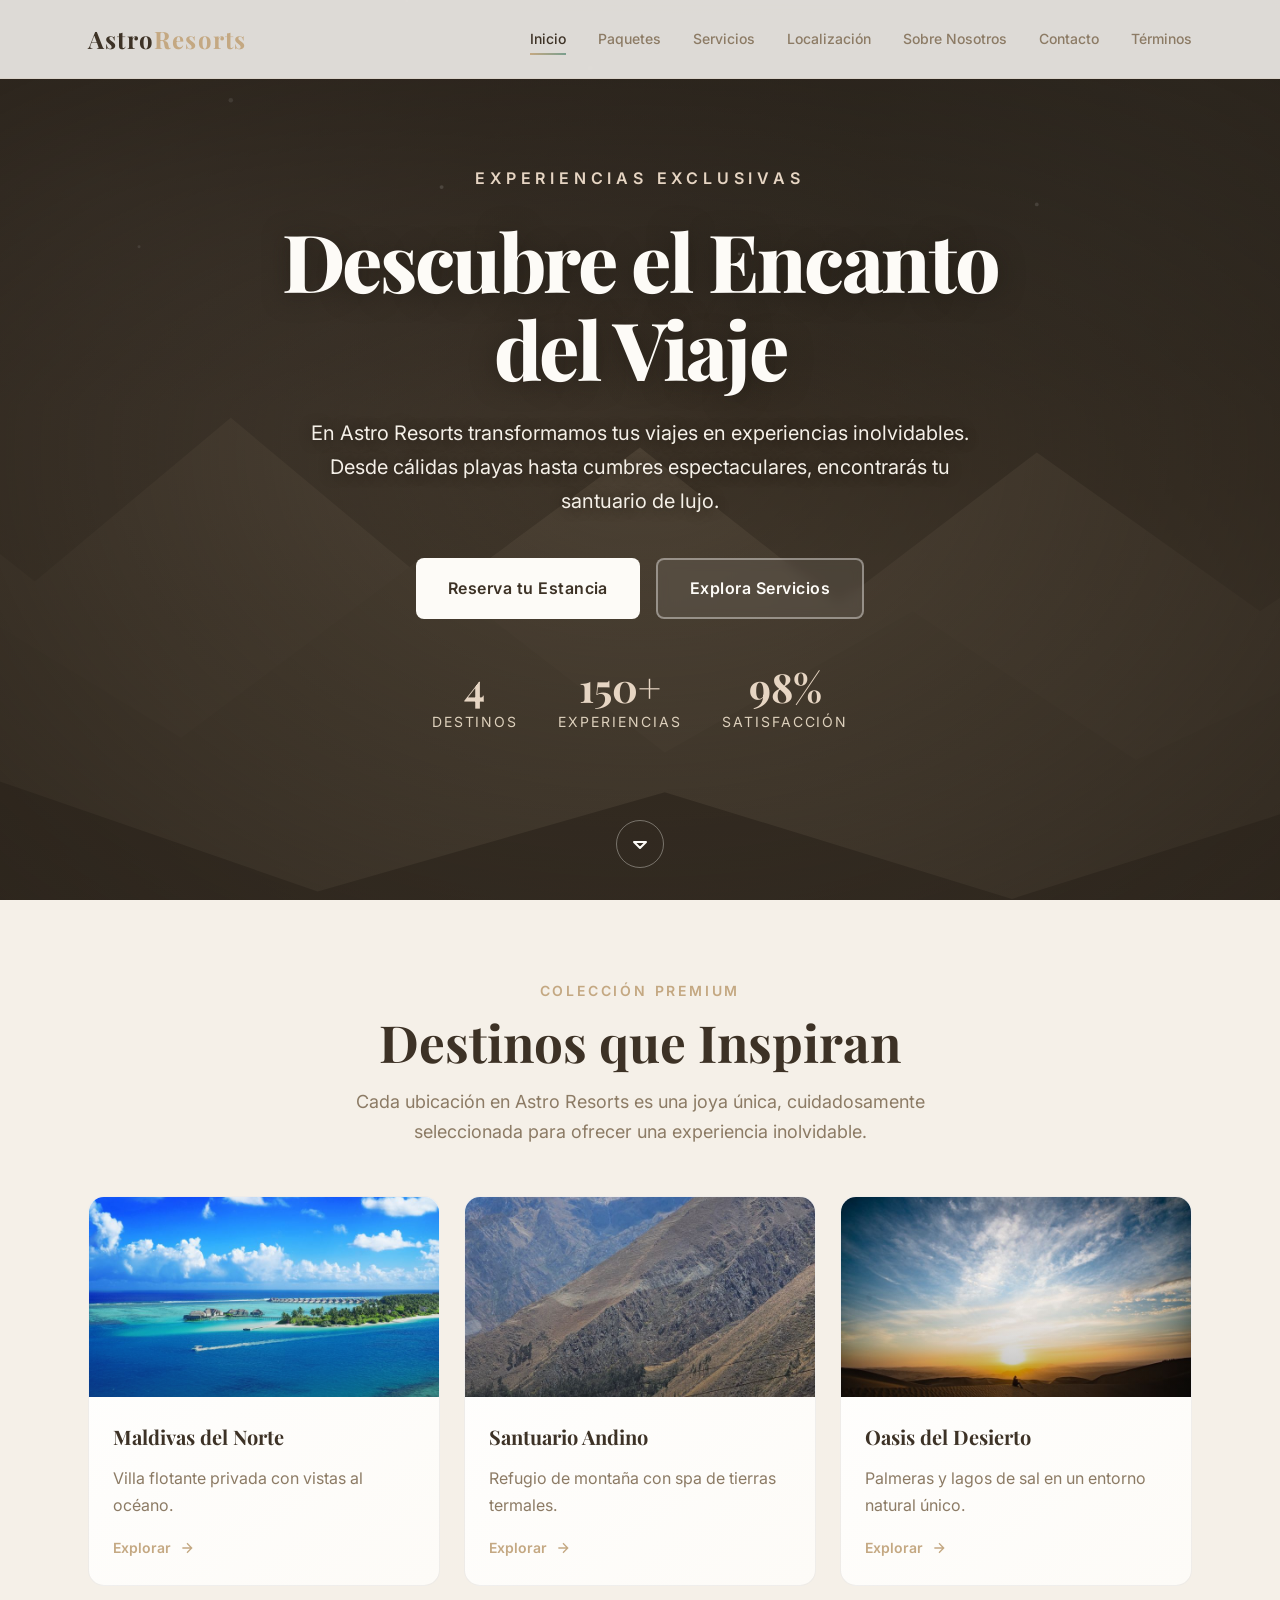
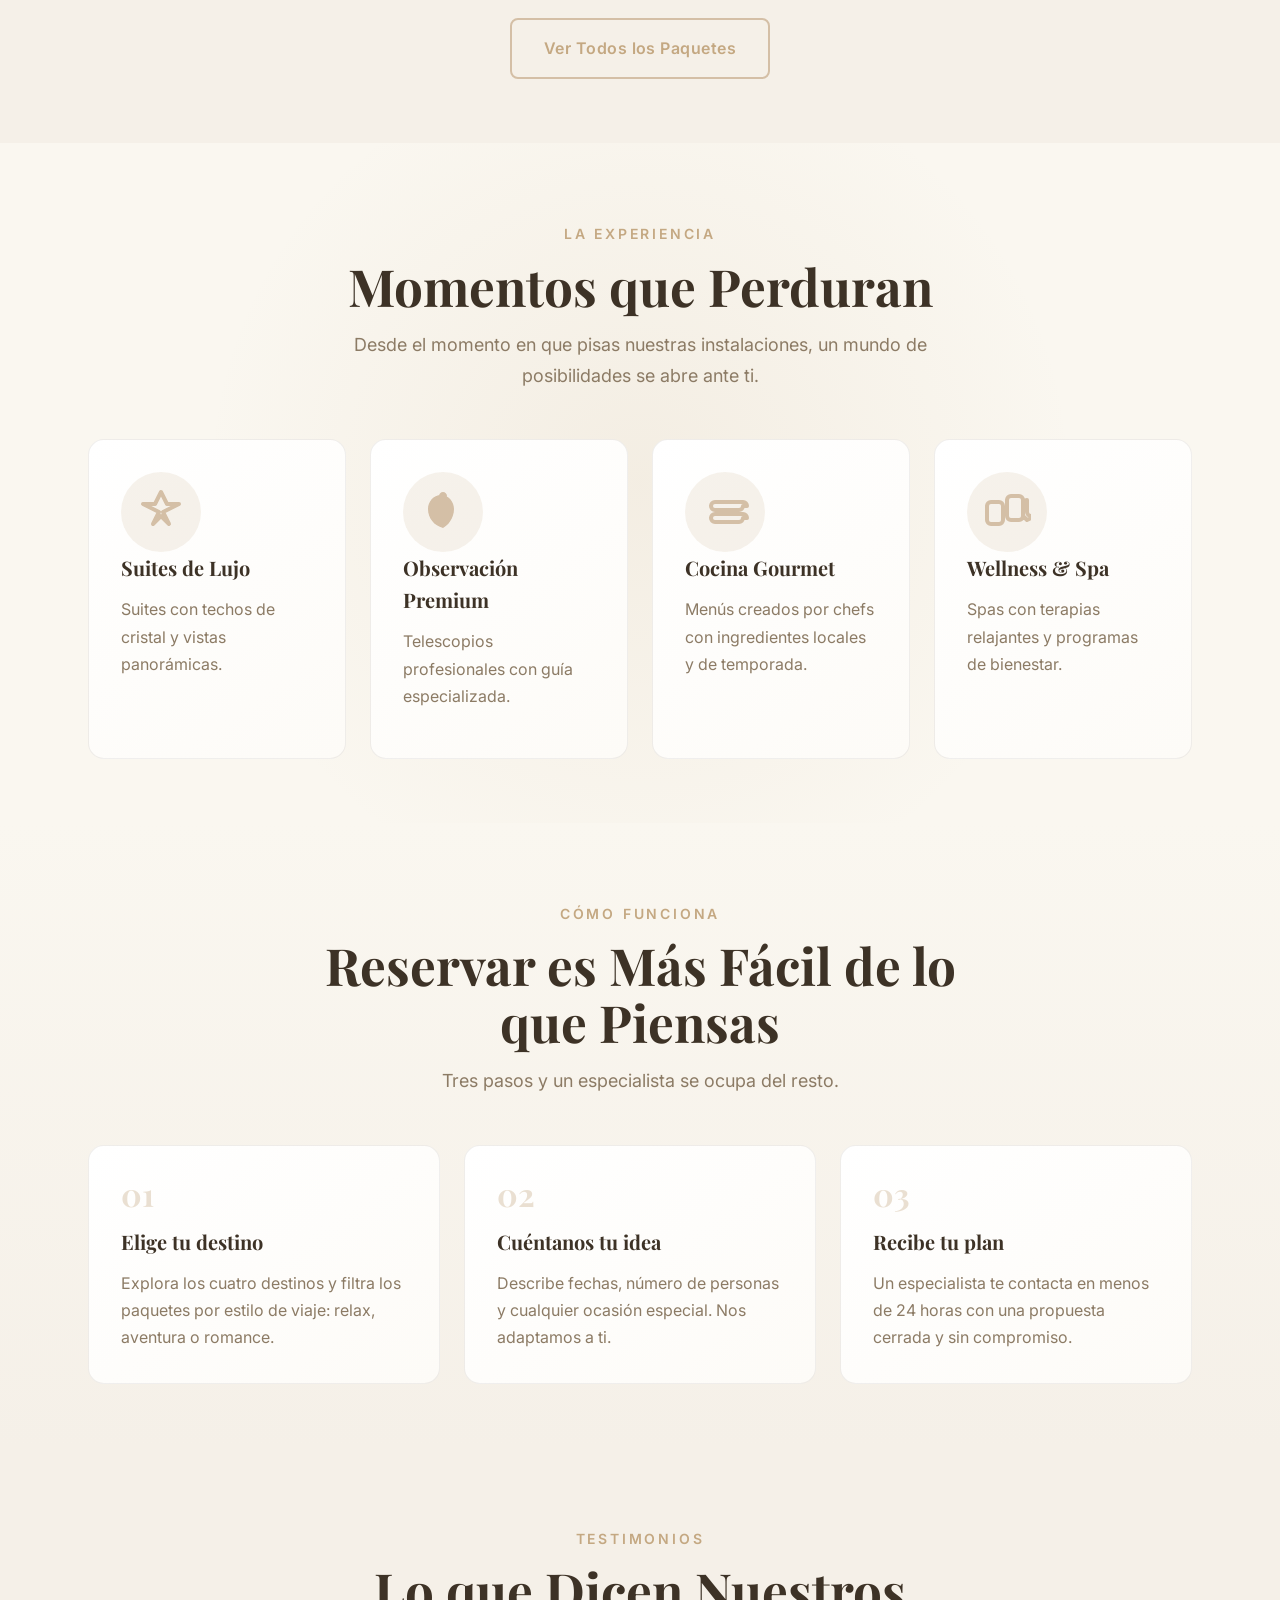
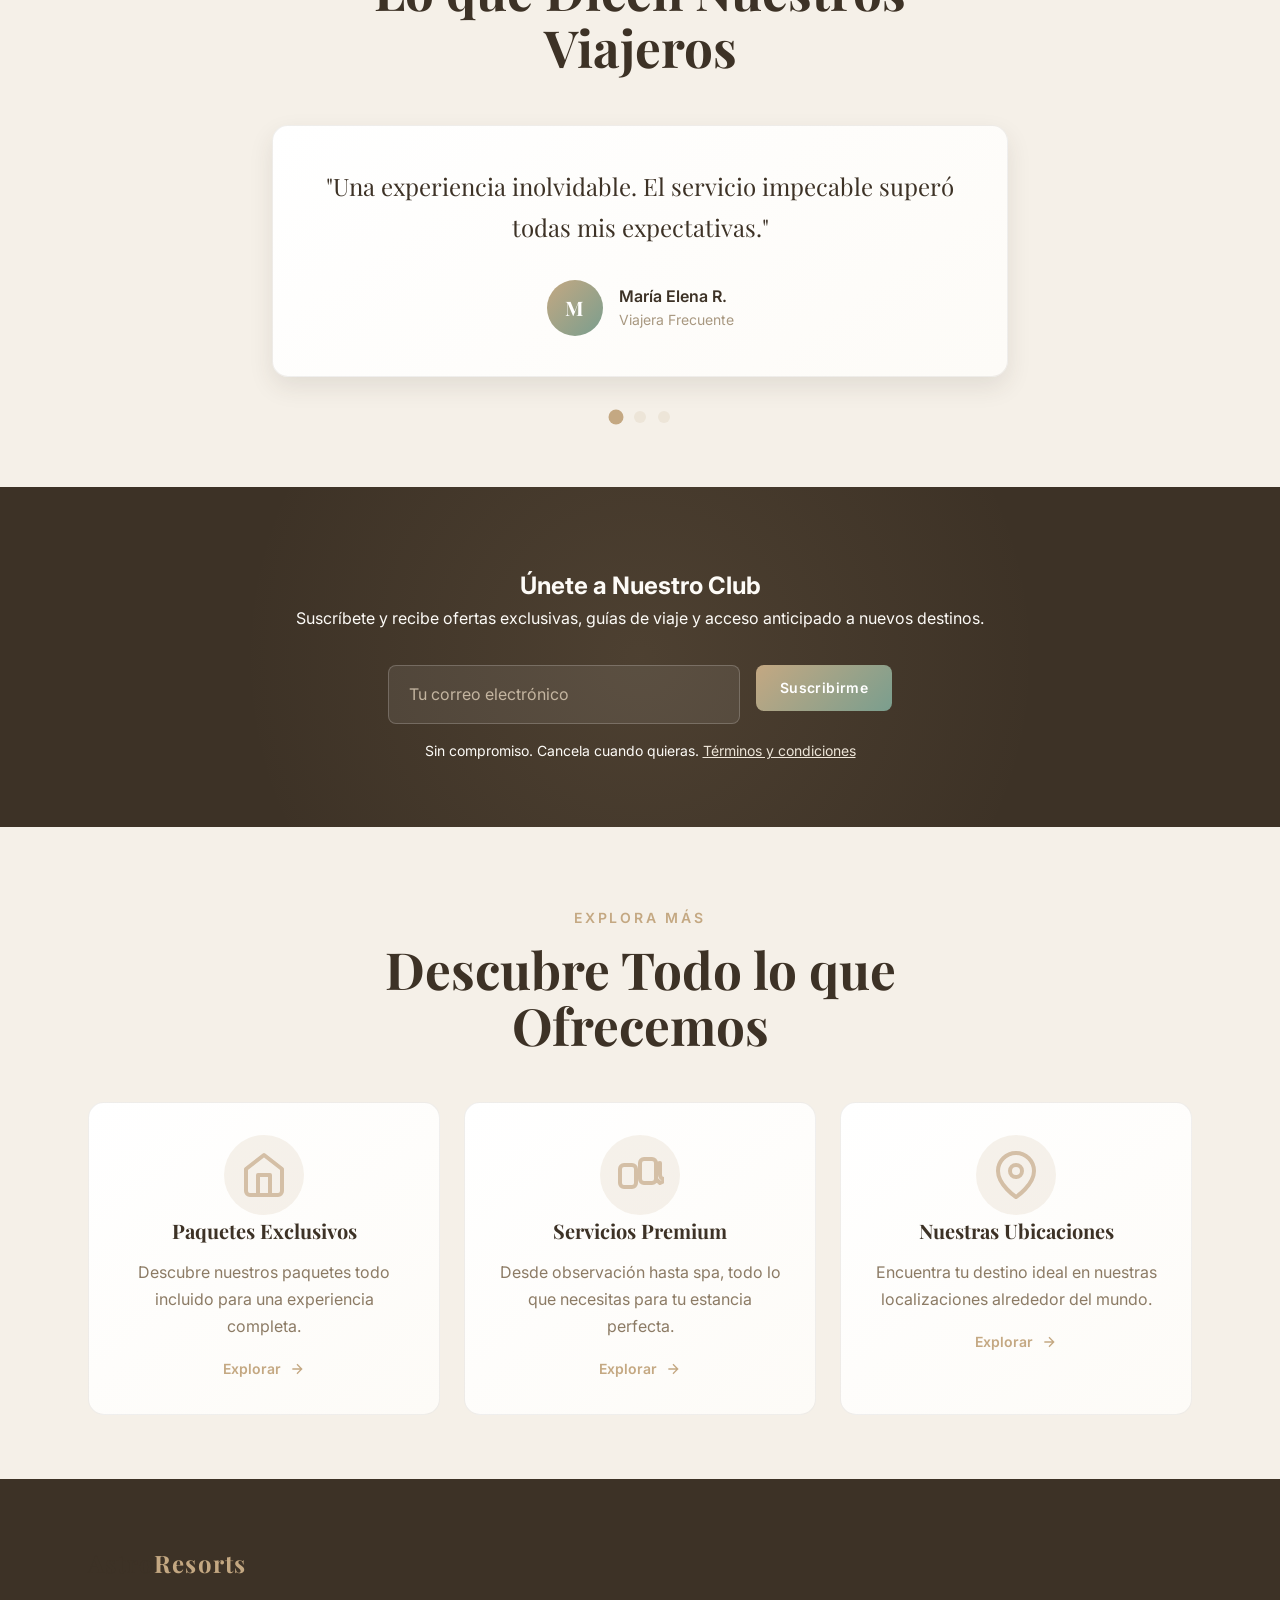
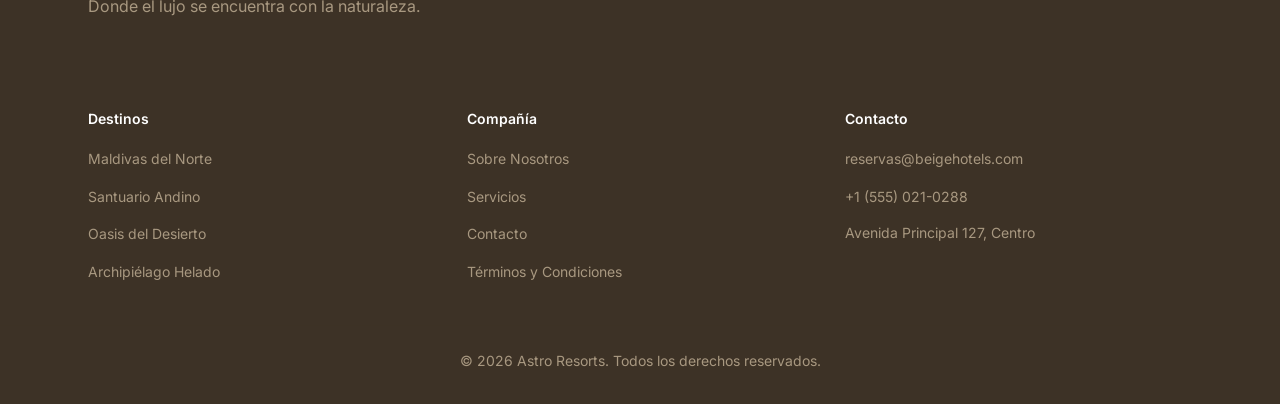
==== commit ef46fffb: "ola" ====
--- a/views/index.html
+++ b/views/index.html
@@ -9,10 +9,14 @@
     <link rel="preconnect" href="https://fonts.googleapis.com">
     <link rel="preconnect" href="https://fonts.gstatic.com" crossorigin>
     <link href="https://fonts.googleapis.com/css2?family=Playfair+Display:wght@400;700;900&family=Inter:wght@300;400;500;600&display=swap" rel="stylesheet">
+    <link rel="preload" as="image" href="../img/astro-hero-bg.svg" fetchpriority="high">
     <link rel="stylesheet" href="../css/index.css">
 </head>
 <body>
+    <a class="skip-link" href="#main-content">Saltar al contenido principal</a>
+
     <header class="header" role="banner">
+        <div class="header__progress" id="scrollProgress" aria-hidden="true"></div>
         <div class="container header__container">
             <a href="index.html" class="logo" aria-label="Astro Resorts - Inicio">
                 Astro<span>Resorts</span>
@@ -36,22 +40,28 @@
         </div>
     </header>
 
-    <main role="main">
+    <main id="main-content" role="main">
         <!-- Hero Section -->
         <section class="hero" aria-labelledby="hero-title">
+            <div class="hero__bg" id="heroBg" aria-hidden="true"></div>
             <div class="hero__overlay" aria-hidden="true"></div>
             <div class="container hero__container">
-                <div class="hero__content reveal">
-                    <span class="hero__subtitle">Experiencias Exclusivas</span>
-                    <h1 id="hero-title" class="hero__title">Descubre el Encanto del Viaje</h1>
-                    <p class="hero__description">
+                <div class="hero__content">
+                    <span class="hero__subtitle hero__anim" style="--d: 0ms">Experiencias Exclusivas</span>
+                    <h1 id="hero-title" class="hero__title hero__anim" style="--d: 120ms">Descubre el Encanto del Viaje</h1>
+                    <p class="hero__description hero__anim" style="--d: 260ms">
                         En Astro Resorts transformamos tus viajes en experiencias inolvidables. 
                         Desde cálidas playas hasta cumbres espectaculares, encontrarás tu santuario de lujo.
                     </p>
-                    <div class="hero__cta">
+                    <div class="hero__cta hero__anim" style="--d: 400ms">
                         <a href="paquetes.html" class="btn btn--primary">Reserva tu Estancia</a>
                         <a href="servicios.html" class="btn btn--secondary">Explora Servicios</a>
                     </div>
+                    <ul class="hero__stats hero__anim" style="--d: 540ms">
+                        <li><strong>4</strong><span>Destinos</span></li>
+                        <li><strong>150+</strong><span>Experiencias</span></li>
+                        <li><strong>98%</strong><span>Satisfacción</span></li>
+                    </ul>
                 </div>
             </div>
             <button class="hero__scroll-down" aria-label="Desplazarse hacia abajo para explorar">
@@ -97,6 +107,34 @@
             </div>
         </section>
 
+        <!-- Cómo reservar -->
+        <section class="section section--tint" aria-labelledby="como-title">
+            <div class="container">
+                <div class="section__header section__header--center reveal">
+                    <span class="section__eyebrow">Cómo funciona</span>
+                    <h2 id="como-title" class="section__title">Reservar es Más Fácil de lo que Piensas</h2>
+                    <p class="section__subtitle">Tres pasos y un especialista se ocupa del resto.</p>
+                </div>
+                <ol class="steps">
+                    <li class="step reveal">
+                        <span class="step__number" aria-hidden="true">01</span>
+                        <h3 class="step__title">Elige tu destino</h3>
+                        <p class="step__text">Explora los cuatro destinos y filtra los paquetes por estilo de viaje: relax, aventura o romance.</p>
+                    </li>
+                    <li class="step reveal">
+                        <span class="step__number" aria-hidden="true">02</span>
+                        <h3 class="step__title">Cuéntanos tu idea</h3>
+                        <p class="step__text">Describe fechas, número de personas y cualquier ocasión especial. Nos adaptamos a ti.</p>
+                    </li>
+                    <li class="step reveal">
+                        <span class="step__number" aria-hidden="true">03</span>
+                        <h3 class="step__title">Recibe tu plan</h3>
+                        <p class="step__text">Un especialista te contacta en menos de 24 horas con una propuesta cerrada y sin compromiso.</p>
+                    </li>
+                </ol>
+            </div>
+        </section>
+
         <!-- Testimonios -->
         <section class="section section--light" aria-labelledby="testimonios-title">
             <div class="container">
@@ -104,11 +142,11 @@
                     <span class="section__eyebrow">Testimonios</span>
                     <h2 id="testimonios-title" class="section__title">Lo que Dicen Nuestros Viajeros</h2>
                 </div>
-                <div class="testimonios-slider reveal" id="testimoniosSlider" role="region" aria-label="Testimonios de clientes" aria-live="polite">
-                    <!-- Testimonios will be rendered by JS -->
-                </div>
-                <div class="testimonios-dots" id="testimoniosDots" aria-label="Navegación de testimonios">
-                    <!-- Dots will be rendered by JS -->
+                <div class="testimonios-slider reveal" id="testimoniosSlider" role="region" aria-roledescription="carrusel" aria-label="Testimonios de clientes">
+                    <!-- Testimonios rendered by JS -->
+                </div>
+                <div class="testimonios-dots" id="testimoniosDots" role="group" aria-label="Seleccionar testimonio">
+                    <!-- Dots rendered by JS -->
                 </div>
             </div>
         </section>
@@ -192,6 +230,12 @@
         </div>
     </footer>
 
+    <button class="to-top" id="toTop" type="button" aria-label="Volver al inicio de la página" hidden>
+        <svg viewBox="0 0 24 24" fill="none" stroke="currentColor" stroke-width="2" stroke-linecap="round" stroke-linejoin="round" aria-hidden="true">
+            <path d="M12 19V5M5 12l7-7 7 7"/>
+        </svg>
+    </button>
+
     <script src="../js/index.js"></script>
 </body>
 </html>
--- a/css/index.css
+++ b/css/index.css
@@ -176,6 +176,37 @@
     outline-offset: 2px;
 }
 
+/* Visually Hidden (accesible, keeps layout intact) */
+.visually-hidden {
+    position: absolute;
+    width: 1px;
+    height: 1px;
+    padding: 0;
+    margin: -1px;
+    overflow: hidden;
+    clip: rect(0 0 0 0);
+    clip-path: inset(50%);
+    white-space: nowrap;
+    border: 0;
+}
+
+/* Reduced motion: disable reveal + slide transitions */
+@media (prefers-reduced-motion: reduce) {
+    *,
+    *::before,
+    *::after {
+        animation-duration: 0.01ms !important;
+        animation-iteration-count: 1 !important;
+        transition-duration: 0.01ms !important;
+        scroll-behavior: auto !important;
+    }
+
+    .reveal {
+        opacity: 1;
+        transform: none;
+    }
+}
+
 /* Selection */
 ::selection {
     background: rgba(196, 168, 130, 0.3);
@@ -251,6 +282,37 @@
 }
 
 /* ===== HEADER / NAVIGATION ===== */
+.skip-link {
+    position: absolute;
+    top: -100px;
+    left: var(--space-4);
+    z-index: calc(var(--z-fixed) + 2);
+    padding: var(--space-3) var(--space-6);
+    background: var(--color-beige-900);
+    color: var(--color-beige-50);
+    border-radius: var(--radius-md);
+    font-size: var(--fs-sm);
+    font-weight: var(--fw-semibold);
+    transition: top var(--transition-normal);
+}
+
+.skip-link:focus {
+    top: var(--space-4);
+}
+
+.header__progress {
+    position: absolute;
+    top: 0;
+    left: 0;
+    height: 3px;
+    width: 100%;
+    transform: scaleX(0);
+    transform-origin: left;
+    background: linear-gradient(90deg, var(--color-terracotta-500), var(--color-sage-500));
+    z-index: calc(var(--z-fixed) + 1);
+    will-change: transform;
+}
+
 .header {
     position: fixed;
     top: 0;
@@ -453,14 +515,52 @@
 }
 
 .card__image {
-    height: 180px;
+    position: relative;
+    height: 200px;
     background-size: cover;
-    background-position: center;
-    transition: transform var(--transition-slow);
+    background-position: center 55%;
+    background-color: var(--color-beige-300);
+    opacity: 0;
+    transform: scale(1.04);
+    transition: transform var(--transition-slow), opacity 600ms ease;
+}
+
+.card__image.is-loaded {
+    opacity: 1;
+    transform: scale(1);
+}
+
+.card__image.is-loading::before {
+    content: "";
+    position: absolute;
+    inset: 0;
+    background: linear-gradient(100deg,
+        var(--color-beige-200) 30%,
+        var(--color-beige-100) 50%,
+        var(--color-beige-200) 70%);
+    background-size: 300% 100%;
+    animation: shimmer 1.4s ease-in-out infinite;
+}
+
+@keyframes shimmer {
+    from { background-position: 150% 0; }
+    to { background-position: -150% 0; }
+}
+
+.card__image::after {
+    content: "";
+    position: absolute;
+    inset: 0;
+    background: linear-gradient(180deg, rgba(26, 21, 16, 0) 45%, rgba(26, 21, 16, 0.32) 100%);
+    transition: opacity var(--transition-slow);
 }
 
 .card:hover .card__image {
     transform: scale(1.05);
+}
+
+.card:hover .card__image::after {
+    opacity: 0.6;
 }
 
 .card__content {
@@ -493,6 +593,280 @@
 .card__link:hover {
     color: var(--color-terracotta-400);
     gap: var(--space-3);
+}
+
+/* ===== HERO CONTENT ===== */
+.hero__content {
+    max-width: 46rem;
+    text-align: center;
+    margin-inline: auto;
+}
+
+/* ===== SECTION CTA ===== */
+.section__cta {
+    display: flex;
+    justify-content: center;
+    gap: var(--space-4);
+    flex-wrap: wrap;
+}
+
+/* ===== TESTIMONIOS ===== */
+.testimonios-slider {
+    position: relative;
+    min-height: 16rem;
+    display: grid;
+    place-items: center;
+}
+
+.testimonio {
+    grid-area: 1 / 1;
+    width: min(100%, 46rem);
+    text-align: center;
+    background: var(--gradient-card);
+    border: 1px solid rgba(61, 50, 38, 0.08);
+    border-radius: var(--radius-xl);
+    box-shadow: var(--shadow-lg);
+    padding: var(--space-10) var(--space-8);
+    opacity: 0;
+    transform: translateY(12px);
+    transition: opacity var(--transition-slow), transform var(--transition-slow);
+    pointer-events: none;
+}
+
+.testimonio.active {
+    opacity: 1;
+    transform: translateY(0);
+    pointer-events: auto;
+}
+
+.testimonio__text {
+    font-family: var(--font-heading);
+    font-size: clamp(var(--fs-lg), 2.5vw, var(--fs-2xl));
+    line-height: var(--lh-relaxed);
+    color: var(--color-beige-900);
+    margin-bottom: var(--space-8);
+}
+
+.testimonio__author {
+    display: flex;
+    align-items: center;
+    justify-content: center;
+    gap: var(--space-4);
+}
+
+.testimonio__avatar {
+    width: 56px;
+    height: 56px;
+    border-radius: var(--radius-full);
+    display: grid;
+    place-items: center;
+    background: var(--gradient-primary);
+    color: var(--color-white);
+    font-family: var(--font-heading);
+    font-size: var(--fs-xl);
+    font-weight: var(--fw-bold);
+    flex-shrink: 0;
+}
+
+.testimonio__info {
+    display: flex;
+    flex-direction: column;
+    text-align: left;
+}
+
+.testimonio__name {
+    font-weight: var(--fw-semibold);
+    color: var(--color-beige-900);
+}
+
+.testimonio__role {
+    font-size: var(--fs-sm);
+    color: var(--color-beige-600);
+}
+
+.testimonios-dots {
+    display: flex;
+    justify-content: center;
+    align-items: center;
+    gap: var(--space-3);
+    margin-top: var(--space-8);
+}
+
+.dot {
+    width: 12px;
+    height: 12px;
+    border-radius: var(--radius-full);
+    background: var(--color-beige-300);
+    padding: 0;
+    transition: background var(--transition-normal), transform var(--transition-normal);
+}
+
+.dot:hover {
+    background: var(--color-beige-500);
+}
+
+.dot--active {
+    background: var(--color-terracotta-500);
+    transform: scale(1.25);
+}
+
+/* ===== NEWSLETTER ===== */
+.section--newsletter {
+    background: var(--color-beige-900);
+}
+
+.section--newsletter .section__title,
+.section--newsletter .newsletter__title,
+.section--newsletter .newsletter__text,
+.section--newsletter .newsletter__legal {
+    color: var(--color-beige-50);
+}
+
+.section--newsletter .newsletter__legal a {
+    color: var(--color-beige-300);
+    text-decoration: underline;
+}
+
+.section--newsletter .newsletter__legal a:hover {
+    color: var(--color-white);
+}
+
+.newsletter__content {
+    max-width: 44rem;
+    margin-inline: auto;
+    text-align: center;
+}
+
+.newsletter__text {
+    color: var(--color-beige-300);
+    margin-bottom: var(--space-8);
+    line-height: var(--lh-relaxed);
+}
+
+.newsletter__form {
+    display: flex;
+    align-items: flex-start;
+    justify-content: center;
+    gap: var(--space-4);
+    margin-bottom: var(--space-4);
+}
+
+.newsletter__form .form-group {
+    flex: 1;
+    max-width: 22rem;
+    margin-bottom: 0;
+    text-align: left;
+}
+
+.newsletter__form .form-input {
+    background: rgba(253, 251, 247, 0.08);
+    border-color: rgba(253, 251, 247, 0.2);
+    color: var(--color-beige-50);
+}
+
+.newsletter__form .form-input::placeholder {
+    color: var(--color-beige-500);
+}
+
+.newsletter__form .form-input:focus {
+    background: rgba(253, 251, 247, 0.14);
+    border-color: var(--color-beige-300);
+    box-shadow: 0 0 0 3px rgba(196, 168, 130, 0.25);
+}
+
+.newsletter__legal {
+    font-size: var(--fs-sm);
+    color: var(--color-beige-600);
+}
+
+/* ===== FOOTER COLUMN ===== */
+.footer__col {
+    min-width: 10rem;
+}
+
+/* ===== STEPS / HOW IT WORKS ===== */
+/* Fondo propio: separa esta sección de las vecinas, que usan beige-200 */
+.section--tint {
+    background: linear-gradient(180deg, var(--color-beige-100) 0%, var(--color-beige-200) 100%);
+}
+
+.steps {
+    display: grid;
+    grid-template-columns: repeat(auto-fit, minmax(260px, 1fr));
+    gap: var(--space-6);
+    counter-reset: step;
+}
+
+.step {
+    position: relative;
+    background: var(--gradient-card);
+    border: 1px solid rgba(61, 50, 38, 0.08);
+    border-radius: var(--radius-xl);
+    padding: var(--space-8);
+    transition: transform var(--transition-slow), box-shadow var(--transition-slow), border-color var(--transition-normal);
+}
+
+.step:hover {
+    transform: translateY(-6px);
+    box-shadow: var(--shadow-xl);
+    border-color: rgba(196, 168, 130, 0.35);
+}
+
+.step__number {
+    display: inline-block;
+    font-family: var(--font-heading);
+    font-size: var(--fs-3xl);
+    font-weight: var(--fw-bold);
+    line-height: 1;
+    color: var(--color-terracotta-500);
+    opacity: 0.35;
+    margin-bottom: var(--space-4);
+}
+
+.step__title {
+    font-family: var(--font-heading);
+    font-size: var(--fs-xl);
+    font-weight: var(--fw-bold);
+    margin-bottom: var(--space-3);
+}
+
+.step__text {
+    color: var(--color-beige-700);
+    line-height: var(--lh-relaxed);
+}
+
+/* ===== TO TOP BUTTON ===== */
+.to-top {
+    position: fixed;
+    right: var(--space-6);
+    bottom: var(--space-6);
+    width: 48px;
+    height: 48px;
+    display: grid;
+    place-items: center;
+    border-radius: var(--radius-full);
+    background: var(--color-beige-900);
+    color: var(--color-beige-50);
+    box-shadow: var(--shadow-lg);
+    z-index: var(--z-sticky);
+    opacity: 0;
+    transform: translateY(12px);
+    transition: opacity var(--transition-normal), transform var(--transition-normal), background var(--transition-normal);
+}
+
+.to-top.is-visible {
+    opacity: 1;
+    transform: translateY(0);
+}
+
+.to-top:hover {
+    background: var(--color-terracotta-500);
+    color: var(--color-white);
+}
+
+.to-top svg {
+    width: 22px;
+    height: 22px;
 }
 
 /* ===== GRIDS ===== */
@@ -771,16 +1145,77 @@
     align-items: center;
     justify-content: center;
     text-align: center;
-    color: var(--color-beige-900);
-    background: var(--gradient-hero);
+    color: var(--color-beige-50);
+    background-color: #2a231b;
     overflow: hidden;
+}
+
+/* Parallax layer: JS translates this on scroll */
+.hero__bg {
+    position: absolute;
+    inset: -12% 0;
+    background-image: url("../img/astro-hero-bg.svg");
+    background-size: cover;
+    background-position: center;
+    background-repeat: no-repeat;
+    will-change: transform;
+    z-index: 0;
 }
 
 .hero__overlay {
     position: absolute;
     inset: 0;
-    background: radial-gradient(ellipse at center, transparent 40%, rgba(253, 251, 247, 0.6) 100%);
+    background:
+        radial-gradient(ellipse at center, rgba(42, 35, 27, 0.5) 0%, rgba(42, 35, 27, 0.9) 100%),
+        linear-gradient(180deg, rgba(26, 21, 16, 0.55) 0%, transparent 45%);
     z-index: 1;
+}
+
+/* Staggered entrance: each child animates after its --d delay */
+.hero__anim {
+    animation: heroIn 900ms cubic-bezier(0.16, 1, 0.3, 1) backwards;
+    animation-delay: var(--d, 0ms);
+}
+
+@keyframes heroIn {
+    from {
+        opacity: 0;
+        transform: translateY(28px);
+    }
+    to {
+        opacity: 1;
+        transform: translateY(0);
+    }
+}
+
+.hero__stats {
+    display: flex;
+    justify-content: center;
+    gap: var(--space-10);
+    margin-top: var(--space-10);
+    flex-wrap: wrap;
+}
+
+.hero__stats li {
+    display: flex;
+    flex-direction: column;
+    align-items: center;
+    gap: var(--space-1);
+}
+
+.hero__stats strong {
+    font-family: var(--font-heading);
+    font-size: clamp(var(--fs-2xl), 4vw, var(--fs-4xl));
+    font-weight: var(--fw-bold);
+    color: var(--color-terracotta-300);
+    line-height: 1;
+}
+
+.hero__stats span {
+    font-size: var(--fs-sm);
+    letter-spacing: 0.14em;
+    text-transform: uppercase;
+    color: var(--color-beige-400);
 }
 
 .hero__container {
@@ -796,7 +1231,7 @@
     font-weight: var(--fw-semibold);
     letter-spacing: 0.3em;
     text-transform: uppercase;
-    color: var(--color-terracotta-500);
+    color: var(--color-terracotta-300);
     margin-bottom: var(--space-6);
     display: block;
 }
@@ -808,15 +1243,17 @@
     letter-spacing: -0.03em;
     margin-bottom: var(--space-6);
     line-height: var(--lh-tight);
+    text-shadow: 0 2px 24px rgba(26, 21, 16, 0.5);
 }
 
 .hero__description {
     font-size: var(--fs-xl);
-    color: var(--color-beige-700);
+    color: var(--color-beige-200);
     margin-bottom: var(--space-10);
     line-height: var(--lh-relaxed);
     max-width: 42rem;
     margin-inline: auto;
+    text-shadow: 0 1px 12px rgba(26, 21, 16, 0.6);
 }
 
 .hero__cta {
@@ -834,7 +1271,8 @@
     transform: translateX(-50%);
     width: 48px;
     height: 48px;
-    border: 1px solid rgba(61, 50, 38, 0.15);
+    border: 1px solid rgba(253, 251, 247, 0.35);
+    color: var(--color-beige-50);
     border-radius: var(--radius-full);
     display: flex;
     align-items: center;
@@ -845,19 +1283,43 @@
 }
 
 .hero__scroll-down:hover {
-    border-color: var(--color-terracotta-500);
+    border-color: var(--color-terracotta-300);
     transform: translateX(-50%) scale(1.1);
 }
 
 .hero__scroll-down svg {
     width: 24px;
     height: 24px;
-    stroke: var(--color-beige-700);
+    stroke: var(--color-beige-100);
     transition: stroke var(--transition-normal);
 }
 
 .hero__scroll-down:hover svg {
-    stroke: var(--color-terracotta-400);
+    stroke: var(--color-terracotta-300);
+}
+
+/* Hero buttons: inverted for the dark background */
+.hero__cta .btn--primary {
+    background: var(--color-beige-50);
+    color: var(--color-beige-900);
+}
+
+.hero__cta .btn--primary:hover {
+    background: var(--color-white);
+    box-shadow: 0 12px 30px rgba(26, 21, 16, 0.4);
+}
+
+.hero__cta .btn--secondary {
+    background: rgba(253, 251, 247, 0.08);
+    color: var(--color-beige-50);
+    border: 2px solid rgba(253, 251, 247, 0.4);
+    backdrop-filter: blur(6px);
+}
+
+.hero__cta .btn--secondary:hover {
+    background: rgba(253, 251, 247, 0.16);
+    border-color: var(--color-beige-50);
+    color: var(--color-white);
 }
 
 /* ===== RESPONSIVE ===== */
@@ -944,6 +1406,28 @@
     .footer__list {
         align-items: center;
     }
+
+    .newsletter__form {
+        flex-direction: column;
+        align-items: stretch;
+    }
+
+    .newsletter__form .form-group {
+        max-width: none;
+    }
+
+    .testimonio {
+        padding: var(--space-8) var(--space-6);
+    }
+
+    .hero__stats {
+        gap: var(--space-6);
+    }
+
+    .to-top {
+        right: var(--space-4);
+        bottom: var(--space-4);
+    }
 }
 
 @media (max-width: 480px) {
@@ -958,4 +1442,13 @@
     .btn--lg { padding: var(--space-4) var(--space-8); }
 
     .card__content { padding: var(--space-4); }
-}
+
+    .testimonio__author {
+        flex-direction: column;
+        gap: var(--space-3);
+    }
+
+    .testimonio__info {
+        text-align: center;
+    }
+}
